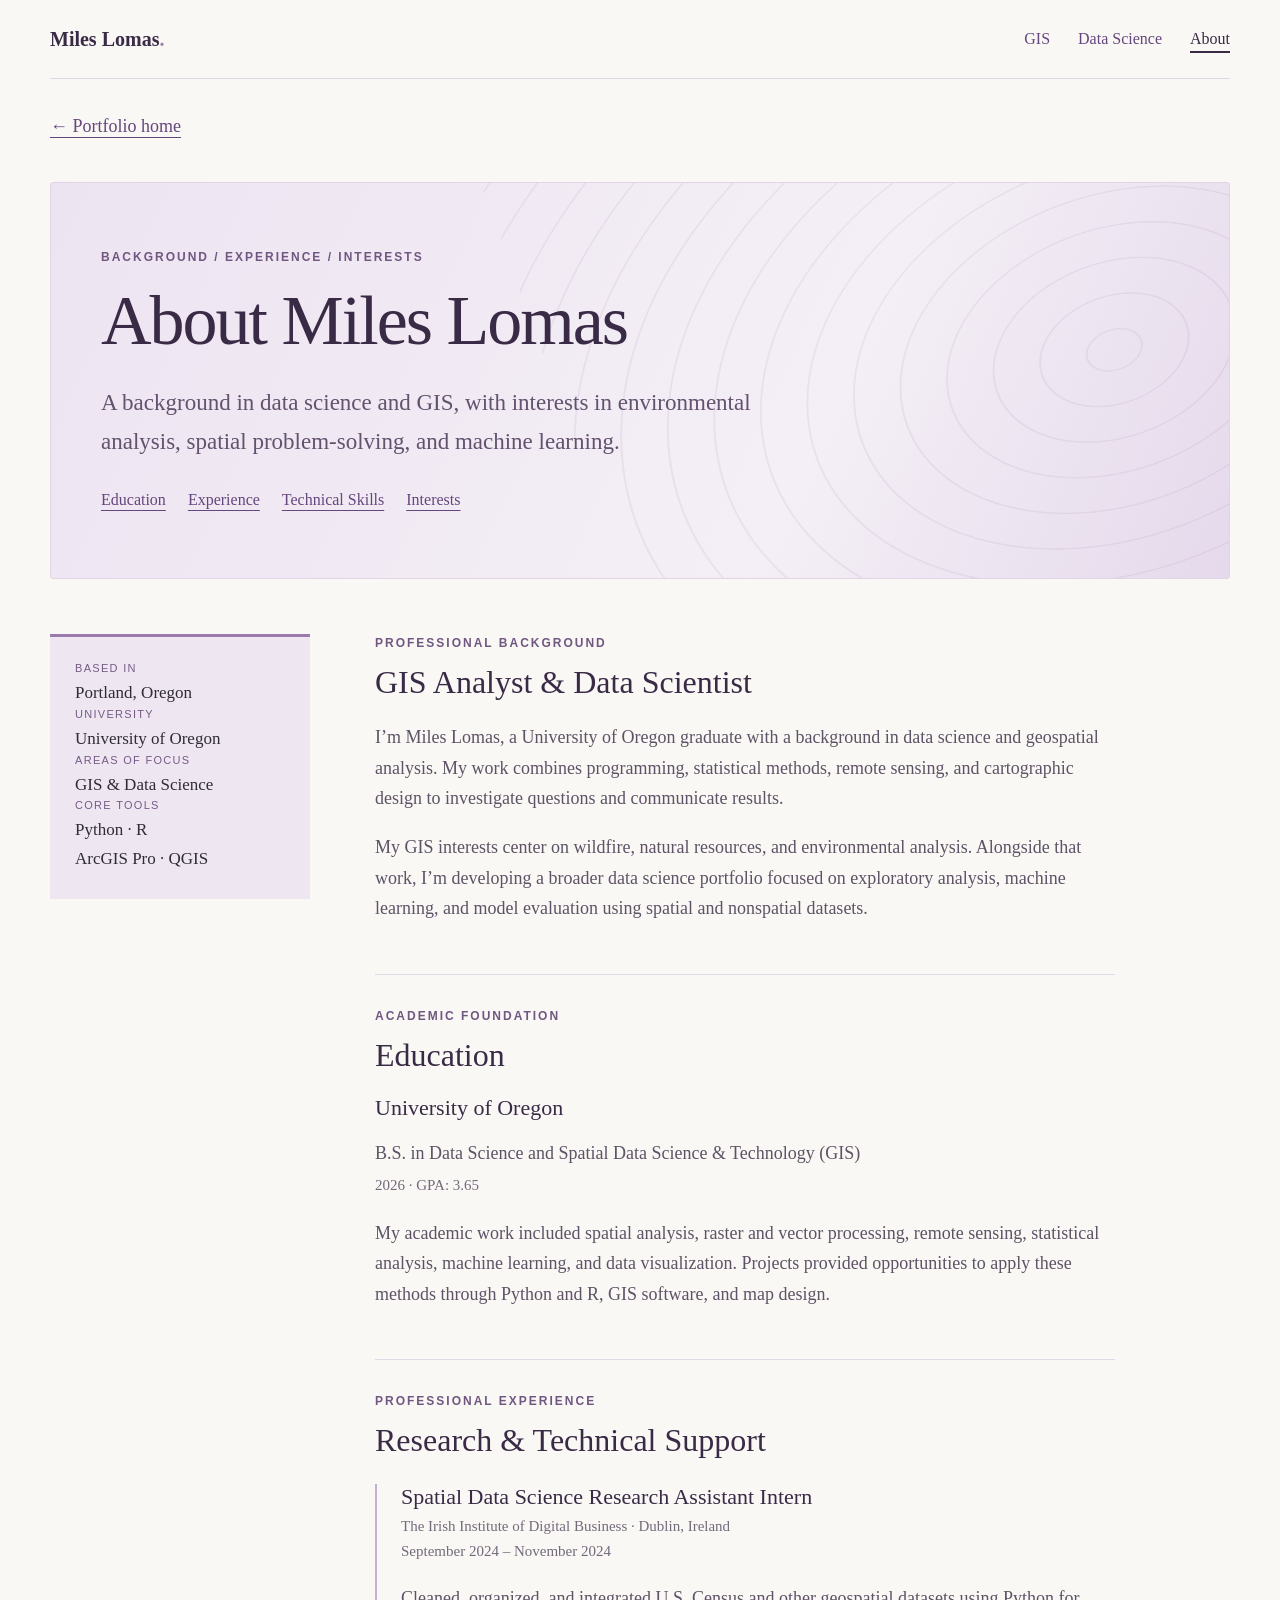
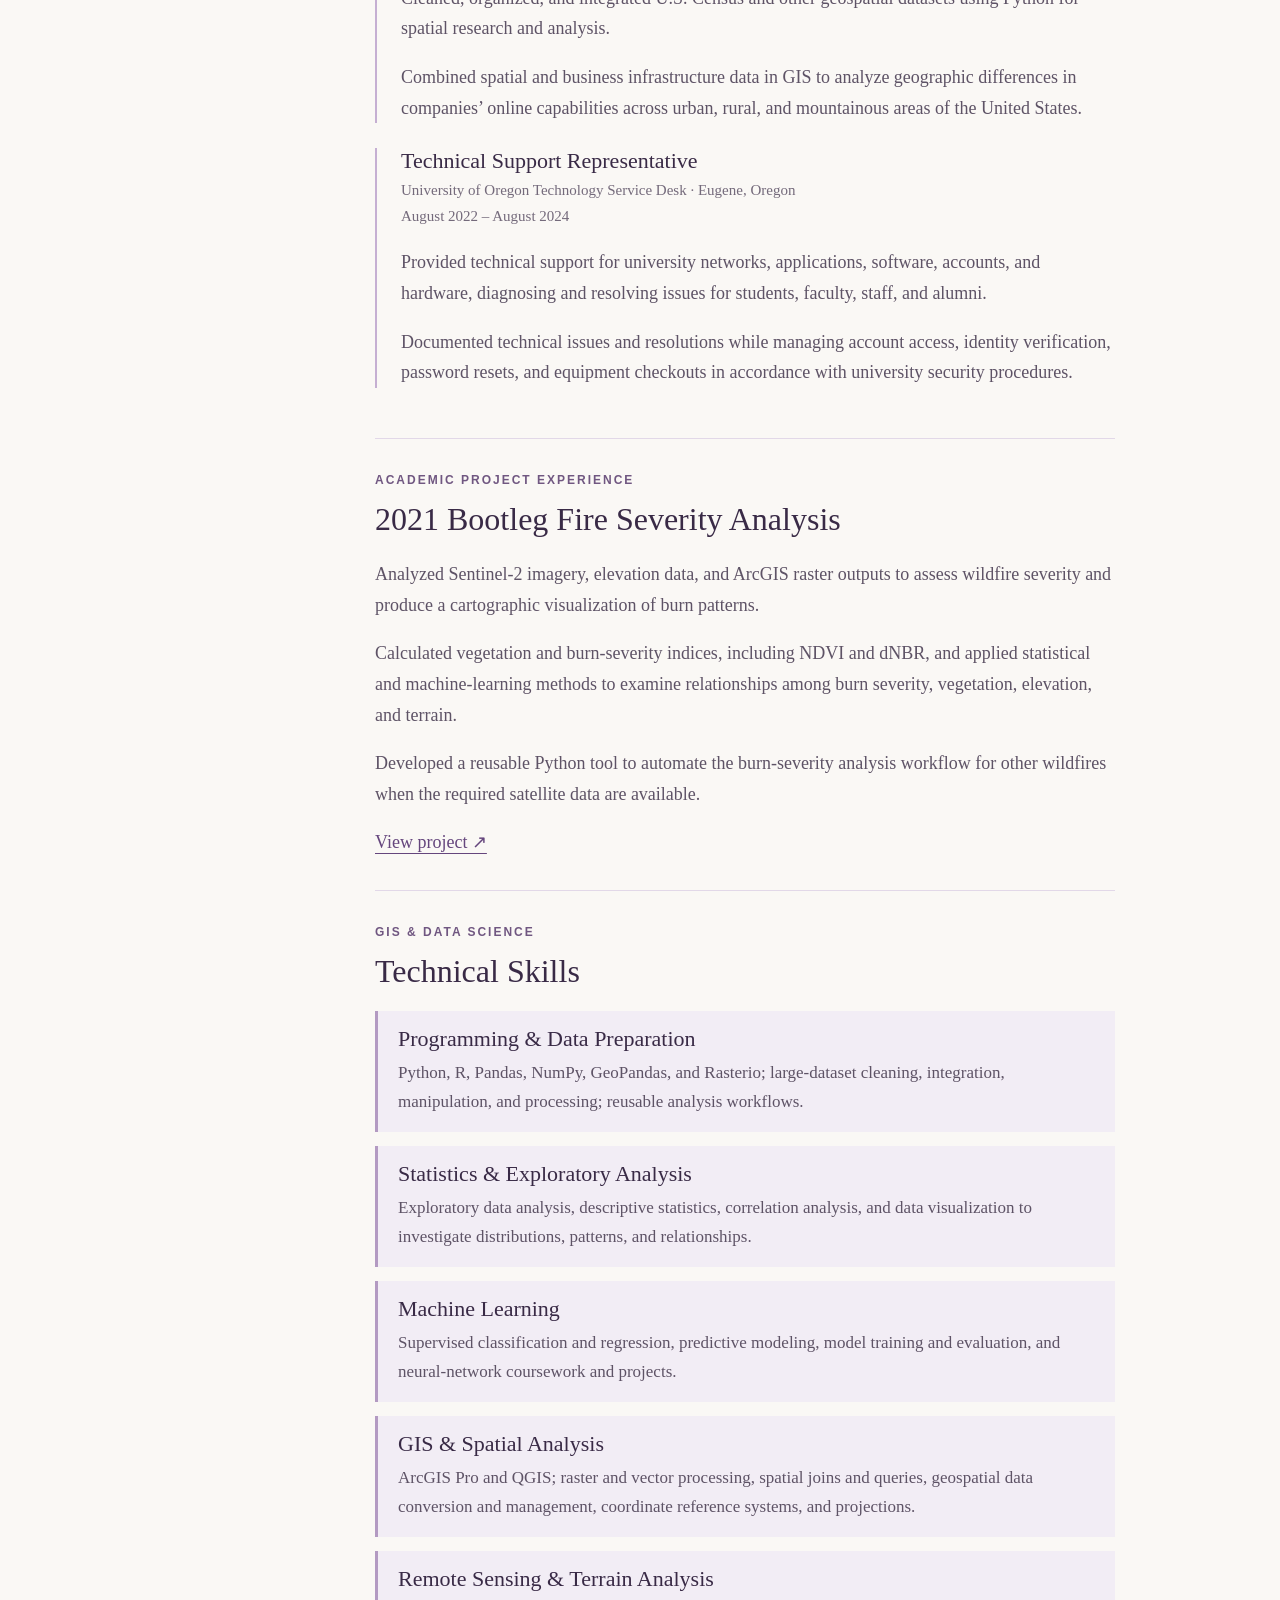
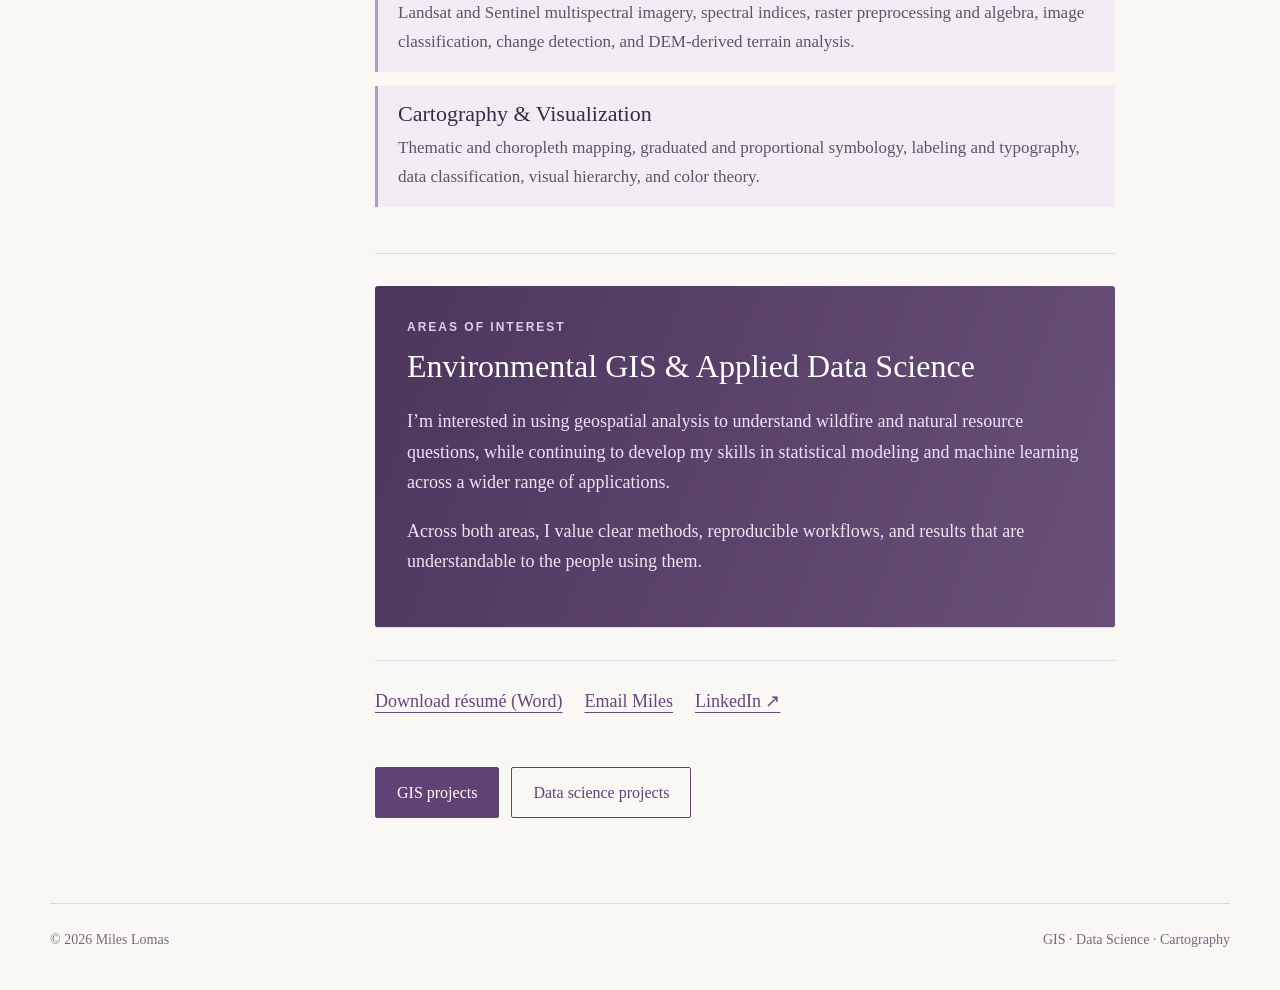
==== about.html @ e5e96b6a "Add files via upload Portfolio website first draft." ====
<!doctype html><html lang="en"><head><meta charset="utf-8"><meta name="viewport" content="width=device-width, initial-scale=1"><meta name="description" content="About Miles Lomas: education, research experience, and interests in GIS and data science."><title>About | Miles Lomas</title><style>*{box-sizing:border-box}html{scroll-behavior:smooth}body{margin:0;background:#f8f6f9;color:#302c36;font:18px/1.7 Cambria,Georgia,serif}a{color:#65467d;text-underline-offset:5px}a:hover{color:#3e2455}a:focus-visible{outline:3px solid #9065ab;outline-offset:5px}.wrap{max-width:1120px;margin:auto;padding:0 30px}nav{display:flex;justify-content:space-between;align-items:center;gap:24px;padding:24px 0;border-bottom:1px solid #ded7e4}nav a{text-decoration:none;font-size:16px}.brand{font-weight:bold;color:#392a46;font-size:20px}.navlinks{display:flex;gap:28px}.hero{padding:85px 0 62px;max-width:850px}.eyebrow{text-transform:uppercase;font:12px/1.5 Arial,sans-serif;letter-spacing:2px;color:#705781;font-weight:bold}h1,h2,h3{font-weight:500;line-height:1.14;color:#392a46}h1{font-size:clamp(48px,7vw,80px);letter-spacing:-2px;margin:18px 0 22px}h2{font-size:38px;margin:12px 0 22px}h3{font-size:25px;margin:12px 0}.intro{font-size:23px;max-width:740px;color:#62576a}.button{display:inline-block;text-decoration:none;background:#604374;color:white;border:1px solid #604374;border-radius:4px;padding:11px 21px;font-size:16px}.button:hover{background:#432c55;color:white}.secondary{background:transparent;color:#604374}.secondary:hover{background:#eee8f2;color:#392a46}.actions{display:flex;flex-wrap:wrap;gap:12px;margin-top:25px}.section{padding:55px 0;border-top:1px solid #ded7e4}.sectionhead{display:flex;justify-content:space-between;align-items:baseline;gap:24px}.muted,figcaption{color:#746a7b;font-size:15px}.feature{display:grid;grid-template-columns:1.25fr 1fr;background:#fff;border:1px solid #e0d8e6;border-radius:8px;overflow:hidden}.featurevisual{background:#e9e1eb;padding:24px;display:flex;align-items:center;justify-content:center}.featurevisual img{width:100%;max-height:570px;object-fit:contain;display:block;box-shadow:0 12px 30px #30233624;transition:transform .25s}.featurevisual:hover img{transform:scale(1.015)}.featuretext{padding:40px;align-self:center}.tags{display:flex;flex-wrap:wrap;gap:8px;margin:22px 0}.tags span{font:12px/1.5 Arial,sans-serif;padding:6px 10px;background:#f1edf4;color:#654e76;border-radius:3px}.grid{display:grid;grid-template-columns:repeat(3,1fr);gap:32px}.grid p{font-size:17px;color:#62576a}.about{display:grid;grid-template-columns:1fr 1.6fr;gap:60px}.about p{margin-top:0}.note{border-left:3px solid #9b82af;padding:10px 20px;background:#eee8f2;font-size:16px}.wide-map{margin:28px 0}.wide-map img{display:block;width:100%;height:auto}.back{display:inline-block;margin-top:32px}.pagehero{padding:55px 0 30px;max-width:850px}.pagehero h1{font-size:clamp(40px,6vw,62px)}footer{border-top:1px solid #ded7e4;margin-top:30px;padding:24px 0 38px;display:flex;justify-content:space-between;gap:20px;font-size:14px;color:#746a7b}.skip{position:absolute;left:20px;top:-80px;background:white;padding:12px;z-index:3}.skip:focus{top:10px}@media(max-width:720px){.wrap{padding:0 20px}nav{align-items:flex-start}.navlinks{gap:16px}.hero{padding:55px 0 40px}.feature,.about,.grid{grid-template-columns:1fr}.featuretext{padding:25px}.featurevisual{padding:18px}.featurevisual img{max-height:520px}.section{padding:36px 0}.sectionhead{display:block}.about{gap:16px}h2{font-size:32px}footer{flex-direction:column;gap:4px}.intro{font-size:21px}}@media(prefers-reduced-motion:reduce){html{scroll-behavior:auto}.featurevisual img{transition:none}}
body{background:#faf8f5}.wrap{max-width:1240px}nav{padding:22px 0}.hero{max-width:none;display:grid;grid-template-columns:1.3fr 1fr;gap:65px;align-items:center;padding:65px 0}.hero h1{font-size:clamp(48px,6vw,76px)}.hero .intro{font-size:26px;line-height:1.4}.hero-copy>p:not(.intro){max-width:560px}.hero-aside{border-left:1px solid #d5cbdc;padding-left:32px;color:#62576a}.hero-aside p{font-size:17px}.hero-aside strong{display:block;font-size:23px;font-weight:400;color:#493555}.indexline{display:flex;gap:20px;flex-wrap:wrap;font:11px/1.6 Arial,sans-serif;letter-spacing:1.2px;text-transform:uppercase;color:#74617e;padding:16px 0;border-top:1px solid #ded7e4}.feature{grid-template-columns:1.4fr 1fr;border-radius:2px;box-shadow:0 15px 45px #37223c08}.featurevisual{position:relative;background:#e8e0eb;padding:28px;border:0;cursor:zoom-in;width:100%;font:inherit}.featurevisual img{max-height:680px}.expand{position:absolute;bottom:40px;right:40px;background:#fff;color:#4d355f;padding:8px 13px;font:12px/1.5 Arial,sans-serif;box-shadow:0 2px 15px #0002}.featuretext h2{font-size:clamp(34px,4vw,49px)}.details{display:grid;grid-template-columns:90px 1fr;font-size:15px;margin:24px 0;border-top:1px solid #e5deea}.details dt,.details dd{padding:9px 0;margin:0;border-bottom:1px solid #e5deea}.details dt{color:#766783}.output-grid{display:grid;grid-template-columns:1fr 1fr;gap:20px;margin-top:24px}.output{background:#fff;border:1px solid #e0d8e6;padding:28px}.output h3{margin:8px 0 12px}.output p{font-size:17px;color:#62576a}.output-number{font:12px Arial,sans-serif;color:#8d729e}.grid article{padding-top:20px;border-top:2px solid #ad96bb}.section{padding:48px 0}.viewer{border:0;padding:0;width:min(96vw,1400px);max-width:none;max-height:94vh;background:#211b28;color:white}.viewer::backdrop{background:#160d20dc}.viewerbar{position:sticky;top:0;display:flex;justify-content:space-between;align-items:center;padding:12px 18px;background:#211b28;z-index:1}.viewerbar button{background:white;border:0;padding:9px 15px;color:#392a46;font:16px Cambria;cursor:pointer}.viewer img{display:block;width:100%;height:auto}.viewerbar span{font-size:16px}.maphint{font-size:14px;color:#746a7b}.button{border-radius:2px}.sectionhead h2{margin-top:6px}@media(max-width:720px){.hero{grid-template-columns:1fr;gap:22px;padding:40px 0}.hero-aside{padding-left:18px}.hero-aside p{margin:5px 0}.hero .intro{font-size:23px}.feature{grid-template-columns:1fr}.output-grid{grid-template-columns:1fr}.expand{bottom:28px;right:28px}.featuretext h2{font-size:36px}}@media(max-width:480px){nav{flex-direction:column;gap:12px}.navlinks{flex-wrap:wrap}.hero h1{font-size:52px}}section[id]{scroll-margin-top:24px}
.about-banner{position:relative;overflow:hidden;margin:40px 0 0;padding:65px 50px;background:linear-gradient(115deg,#ede4f1,#f4eff6 65%,#e5d9eb);border:1px solid #e0d4e7;border-radius:3px;isolation:isolate}.about-banner:after{content:"";position:absolute;z-index:-1;inset:-180px -250px -180px 45%;background:repeating-radial-gradient(ellipse at 60% 50%,transparent 0 27px,#9270a51c 28px 29px,transparent 30px 48px);transform:rotate(-20deg)}.about-banner h1{font-size:clamp(46px,6vw,70px);margin:15px 0}.about-banner p{max-width:650px;font-size:23px;color:#63526e}.about-layout{display:grid;grid-template-columns:260px 1fr;gap:65px;padding:55px 0}.profile-facts{align-self:start;padding:25px;background:#eee7f2;border-top:3px solid #9a7bab}.profile-facts dl{margin:0}.profile-facts dt{font:11px Arial,sans-serif;text-transform:uppercase;letter-spacing:1.3px;color:#765a86;margin-top:22px}.profile-facts dt:first-child{margin-top:0}.profile-facts dd{margin:5px 0 0;font-size:17px}.about-content{max-width:740px}.about-content section{padding-bottom:32px;margin-bottom:32px;border-bottom:1px solid #e2d8e8}.about-content h2{font-size:32px}.about-content h3{font-size:22px}.about-content p{color:#5e5366}.experience{border-left:2px solid #c5afd2;padding-left:24px;margin-top:25px}.experience h3{margin-bottom:5px}.experience .muted{font-size:15px}.interest-banner{position:relative;background:linear-gradient(110deg,#4d365e,#685078);padding:32px;color:#f4eef8;border-radius:3px}.interest-banner h2{color:#fff}.interest-banner p{color:#eee4f3}.interest-banner .eyebrow{color:#dfcde9}.about-nav{display:flex;gap:22px;flex-wrap:wrap;margin-top:24px}.about-nav a{font-size:16px}.current{color:#392a46;text-decoration:underline;text-decoration-thickness:2px;text-underline-offset:7px}@media(max-width:720px){.about-banner{padding:35px 24px;margin-top:25px}.about-banner p{font-size:21px}.about-layout{grid-template-columns:1fr;gap:32px;padding-top:30px}.profile-facts dl{display:grid;grid-template-columns:1fr 1fr;gap:15px}.profile-facts dt{margin-top:0}.profile-facts dl div{min-width:0}.interest-banner{padding:25px}}.skill-block{padding:15px 20px;margin:14px 0;background:#f2edf5;border-left:3px solid #b39ac2}.skill-block h3{margin:0 0 8px}.skill-block p{margin:0;font-size:17px}.contact-strip{padding:25px 0;border-top:1px solid #ded7e4;display:flex;gap:22px;flex-wrap:wrap}@media(max-width:480px){nav{flex-direction:column;gap:14px}.navlinks{flex-wrap:wrap}}</style></head><body><a class="skip" href="#main">Skip to content</a><div class="wrap"><nav aria-label="Main navigation"><a class="brand" href="index.html">Miles Lomas<span style="color:#9b82af">.</span></a><div class="navlinks"><a href="index.html#projects">GIS</a><a href="index.html#data-science">Data Science</a><a class="current" aria-current="page" href="about.html">About</a></div></nav><main id="main"><a class="back" href="index.html">← Portfolio home</a><header class="about-banner"><div class="eyebrow">Background / Experience / Interests</div><h1>About Miles Lomas</h1><p>A background in data science and GIS, with interests in environmental analysis, spatial problem-solving, and machine learning.</p><div class="about-nav"><a href="#education">Education</a><a href="#experience">Experience</a><a href="#technical-skills">Technical Skills</a><a href="#interests">Interests</a></div></header><div class="about-layout"><aside class="profile-facts" aria-label="Profile at a glance"><dl><div><dt>Based in</dt><dd>Portland, Oregon</dd></div><div><dt>University</dt><dd>University of Oregon</dd></div><div><dt>Areas of focus</dt><dd>GIS & Data Science</dd></div><div><dt>Core tools</dt><dd>Python · R<br>ArcGIS Pro · QGIS</dd></div></dl></aside><div class="about-content"><section aria-labelledby="background"><div class="eyebrow">Professional background</div><h2 id="background">GIS Analyst & Data Scientist</h2><p>I’m Miles Lomas, a University of Oregon graduate with a background in data science and geospatial analysis. My work combines programming, statistical methods, remote sensing, and cartographic design to investigate questions and communicate results.</p><p>My GIS interests center on wildfire, natural resources, and environmental analysis. Alongside that work, I’m developing a broader data science portfolio focused on exploratory analysis, machine learning, and model evaluation using spatial and nonspatial datasets.</p></section><section id="education" aria-labelledby="education-heading"><div class="eyebrow">Academic foundation</div><h2 id="education-heading">Education</h2><h3>University of Oregon</h3><p>B.S. in Data Science and Spatial Data Science & Technology (GIS)<br><span class="muted">2026 · GPA: 3.65</span></p><p>My academic work included spatial analysis, raster and vector processing, remote sensing, statistical analysis, machine learning, and data visualization. Projects provided opportunities to apply these methods through Python and R, GIS software, and map design.</p></section><section id="experience" aria-labelledby="experience-heading"><div class="eyebrow">Professional Experience</div><h2 id="experience-heading">Research & Technical Support</h2><article class="experience"><h3>Spatial Data Science Research Assistant Intern</h3><div class="muted">The Irish Institute of Digital Business · Dublin, Ireland<br>September 2024 – November 2024</div><p>Cleaned, organized, and integrated U.S. Census and other geospatial datasets using Python for spatial research and analysis.</p><p>Combined spatial and business infrastructure data in GIS to analyze geographic differences in companies’ online capabilities across urban, rural, and mountainous areas of the United States.</p></article><article class="experience"><h3>Technical Support Representative</h3><div class="muted">University of Oregon Technology Service Desk · Eugene, Oregon<br>August 2022 – August 2024</div><p>Provided technical support for university networks, applications, software, accounts, and hardware, diagnosing and resolving issues for students, faculty, staff, and alumni.</p><p>Documented technical issues and resolutions while managing account access, identity verification, password resets, and equipment checkouts in accordance with university security procedures.</p></article></section><section aria-labelledby="project-experience-heading"><div class="eyebrow">Academic Project Experience</div><h2 id="project-experience-heading">2021 Bootleg Fire Severity Analysis</h2><p>Analyzed Sentinel-2 imagery, elevation data, and ArcGIS raster outputs to assess wildfire severity and produce a cartographic visualization of burn patterns.</p><p>Calculated vegetation and burn-severity indices, including NDVI and dNBR, and applied statistical and machine-learning methods to examine relationships among burn severity, vegetation, elevation, and terrain.</p><p>Developed a reusable Python tool to automate the burn-severity analysis workflow for other wildfires when the required satellite data are available.</p><a href="bootleg-fire.html">View project ↗</a></section><section id="technical-skills" aria-labelledby="technical-skills-heading"><div class="eyebrow">GIS & Data Science</div><h2 id="technical-skills-heading">Technical Skills</h2><div class="skill-block"><h3>Programming & Data Preparation</h3><p>Python, R, Pandas, NumPy, GeoPandas, and Rasterio; large-dataset cleaning, integration, manipulation, and processing; reusable analysis workflows.</p></div><div class="skill-block"><h3>Statistics & Exploratory Analysis</h3><p>Exploratory data analysis, descriptive statistics, correlation analysis, and data visualization to investigate distributions, patterns, and relationships.</p></div><div class="skill-block"><h3>Machine Learning</h3><p>Supervised classification and regression, predictive modeling, model training and evaluation, and neural-network coursework and projects.</p></div><div class="skill-block"><h3>GIS & Spatial Analysis</h3><p>ArcGIS Pro and QGIS; raster and vector processing, spatial joins and queries, geospatial data conversion and management, coordinate reference systems, and projections.</p></div><div class="skill-block"><h3>Remote Sensing & Terrain Analysis</h3><p>Landsat and Sentinel multispectral imagery, spectral indices, raster preprocessing and algebra, image classification, change detection, and DEM-derived terrain analysis.</p></div><div class="skill-block"><h3>Cartography & Visualization</h3><p>Thematic and choropleth mapping, graduated and proportional symbology, labeling and typography, data classification, visual hierarchy, and color theory.</p></div></section><section id="interests" class="interest-banner" aria-labelledby="interests-heading"><div class="eyebrow">Areas of interest</div><h2 id="interests-heading">Environmental GIS & Applied Data Science</h2><p>I’m interested in using geospatial analysis to understand wildfire and natural resource questions, while continuing to develop my skills in statistical modeling and machine learning across a wider range of applications.</p><p>Across both areas, I value clear methods, reproducible workflows, and results that are understandable to the people using them.</p></section><div class="contact-strip"><a href="assets/Miles-Lomas-Resume.docx" download="Miles-Lomas-Resume.docx">Download résumé (Word)</a><a href="mailto:mileslomas.gis@gmail.com">Email Miles</a><a href="https://www.linkedin.com/in/miles-lomas">LinkedIn ↗</a></div><div class="actions"><a class="button" href="index.html#projects">GIS projects</a><a class="button secondary" href="index.html#data-science">Data science projects</a></div></div></div></main><footer><span>© 2026 Miles Lomas</span><span>GIS · Data Science · Cartography</span></footer></div></body></html>
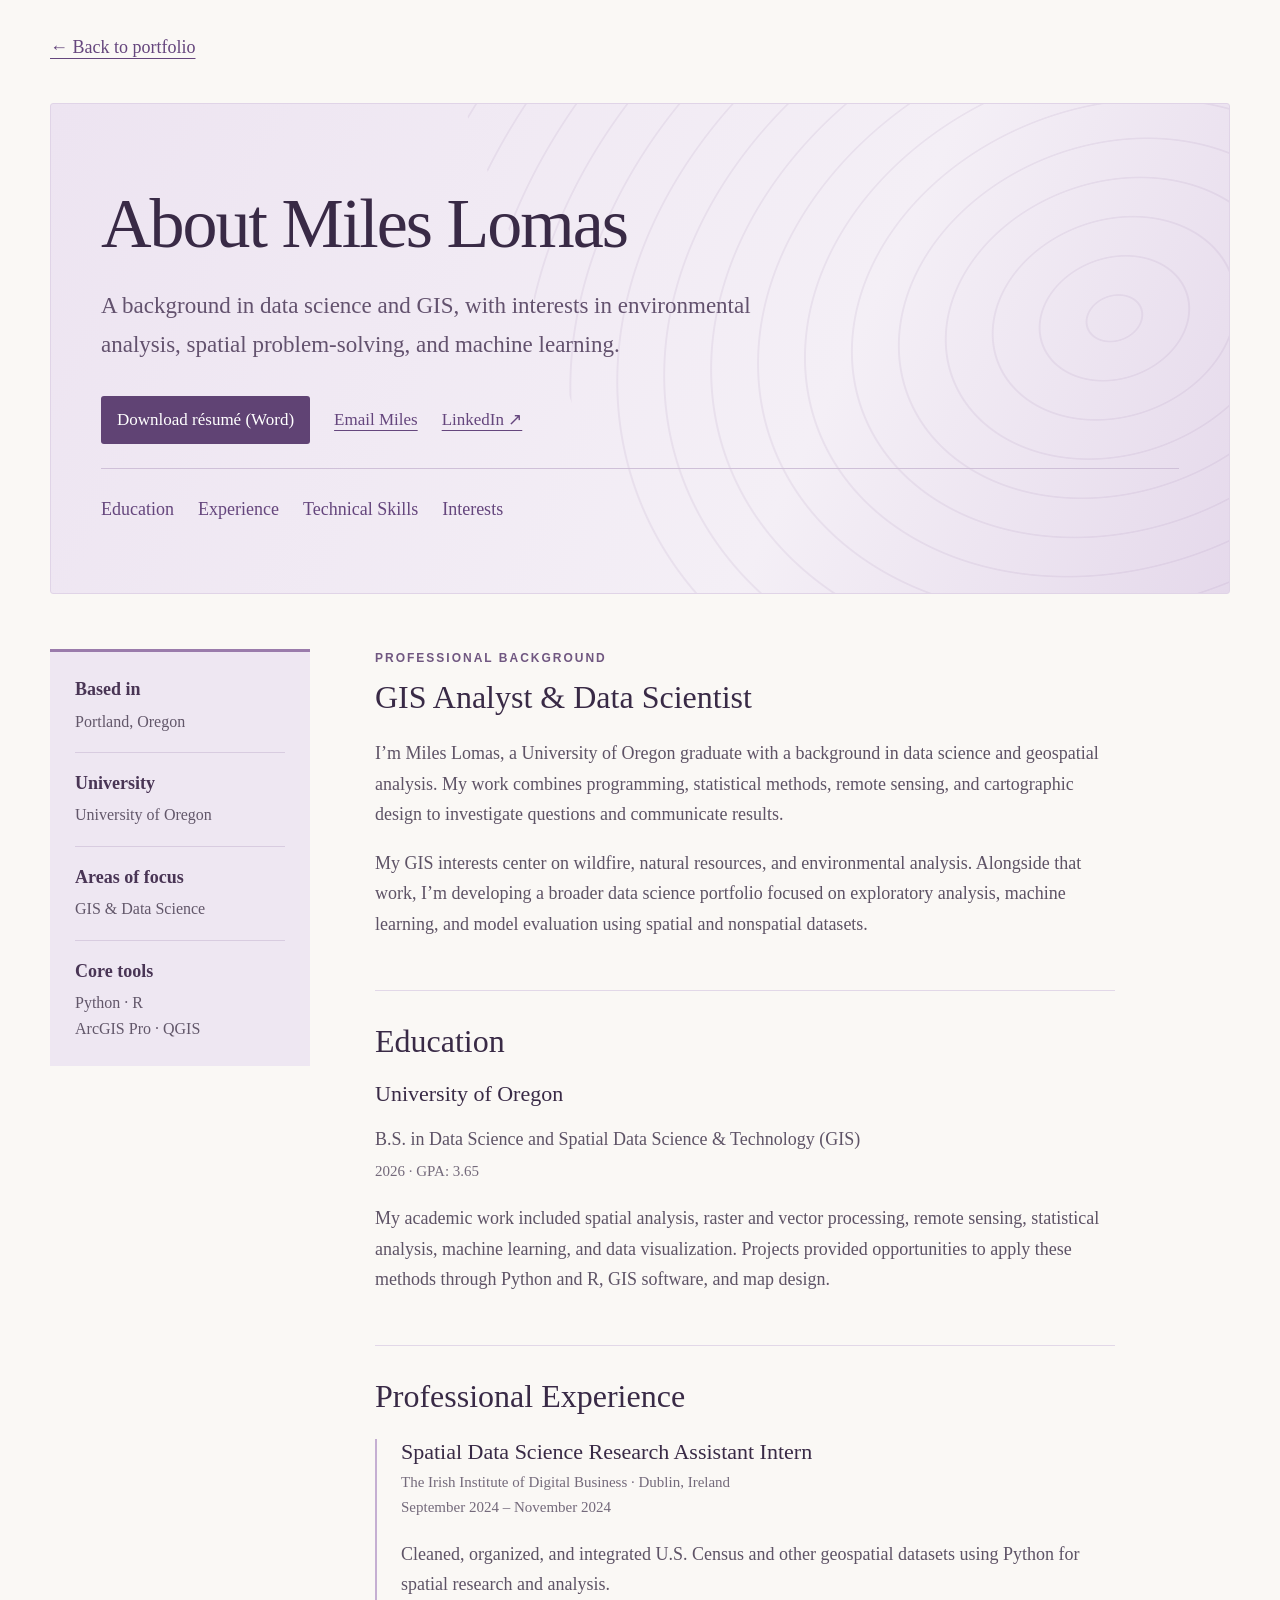
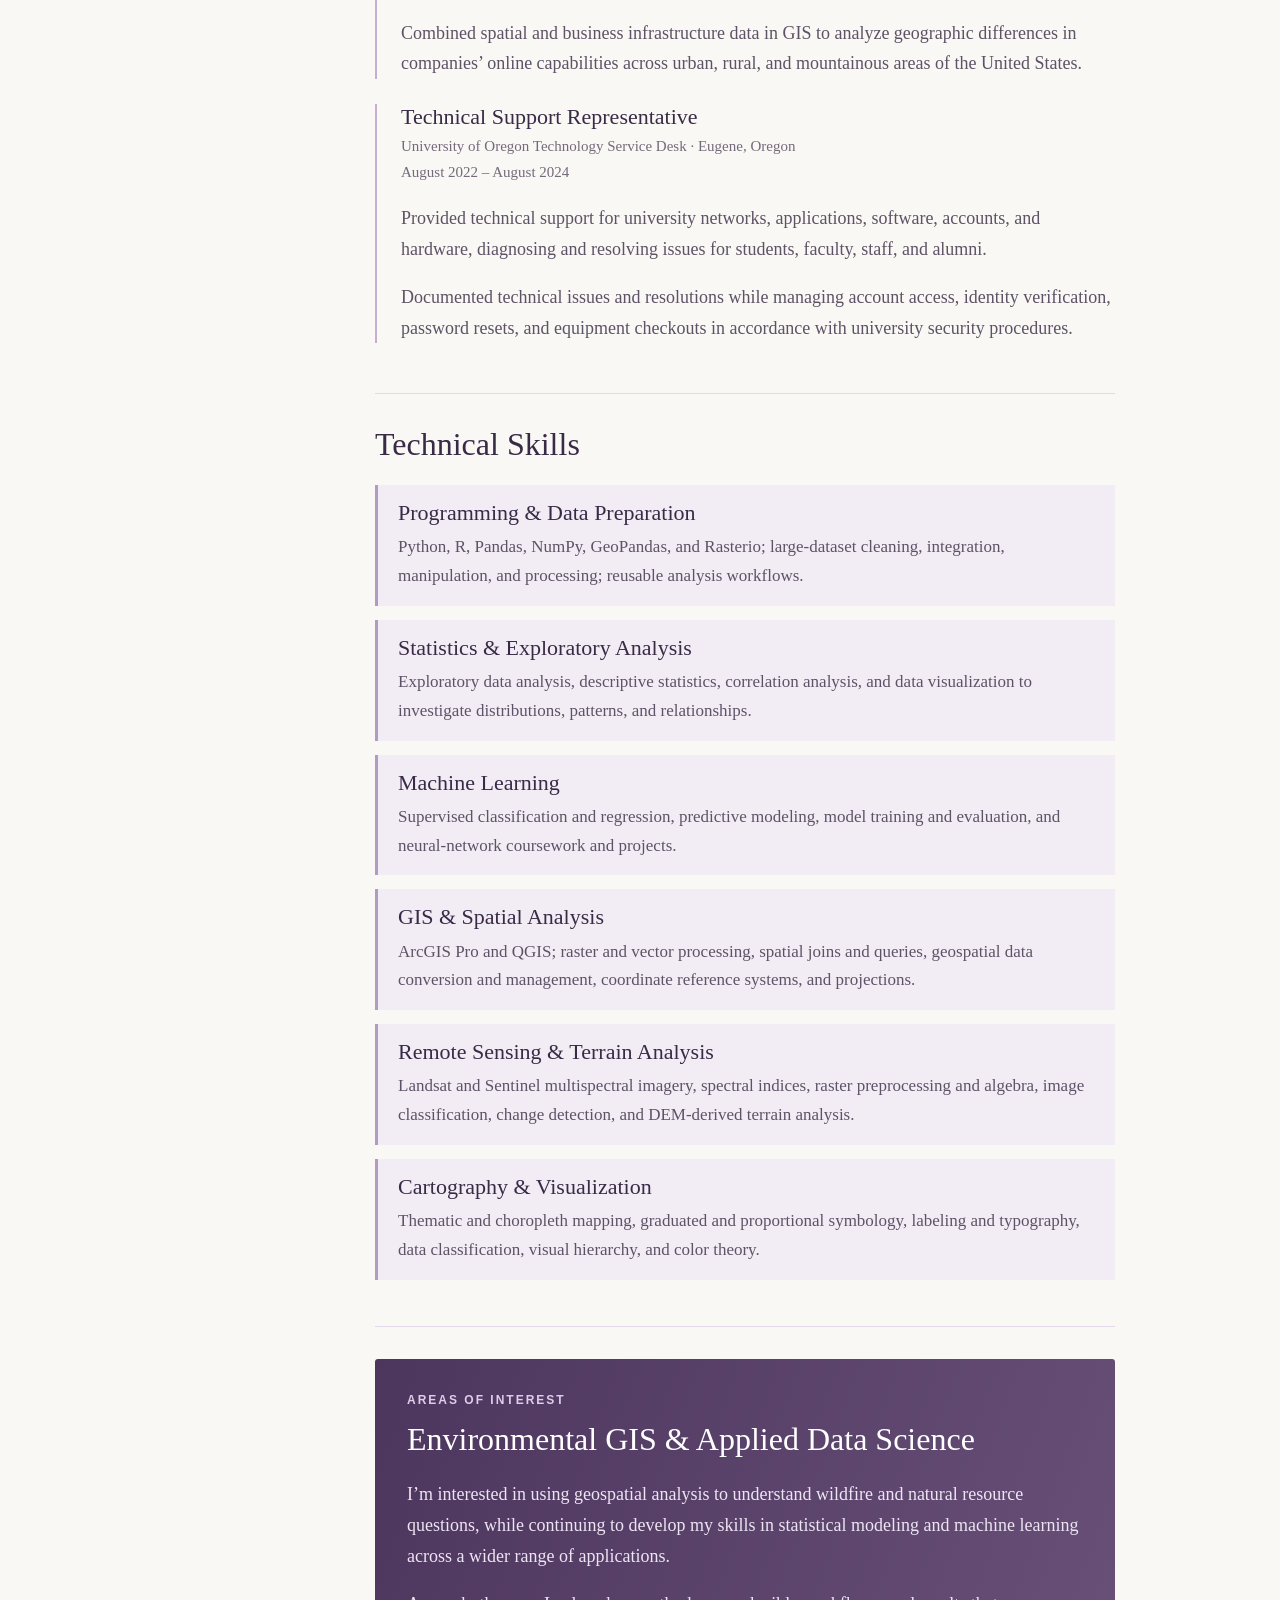
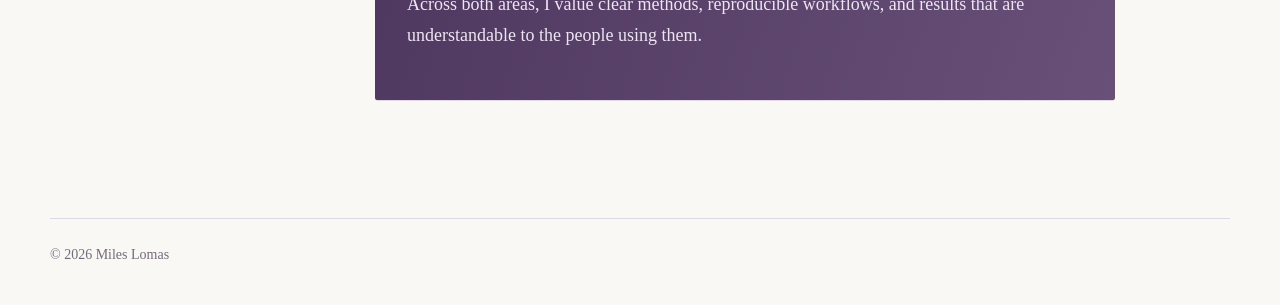
==== commit 784b7e1a: "Add files via upload Update 11/3/2026" ====
--- a/about.html
+++ b/about.html
@@ -1,3 +1,3 @@
-<!doctype html><html lang="en"><head><meta charset="utf-8"><meta name="viewport" content="width=device-width, initial-scale=1"><meta name="description" content="About Miles Lomas: education, research experience, and interests in GIS and data science."><title>About | Miles Lomas</title><style>*{box-sizing:border-box}html{scroll-behavior:smooth}body{margin:0;background:#f8f6f9;color:#302c36;font:18px/1.7 Cambria,Georgia,serif}a{color:#65467d;text-underline-offset:5px}a:hover{color:#3e2455}a:focus-visible{outline:3px solid #9065ab;outline-offset:5px}.wrap{max-width:1120px;margin:auto;padding:0 30px}nav{display:flex;justify-content:space-between;align-items:center;gap:24px;padding:24px 0;border-bottom:1px solid #ded7e4}nav a{text-decoration:none;font-size:16px}.brand{font-weight:bold;color:#392a46;font-size:20px}.navlinks{display:flex;gap:28px}.hero{padding:85px 0 62px;max-width:850px}.eyebrow{text-transform:uppercase;font:12px/1.5 Arial,sans-serif;letter-spacing:2px;color:#705781;font-weight:bold}h1,h2,h3{font-weight:500;line-height:1.14;color:#392a46}h1{font-size:clamp(48px,7vw,80px);letter-spacing:-2px;margin:18px 0 22px}h2{font-size:38px;margin:12px 0 22px}h3{font-size:25px;margin:12px 0}.intro{font-size:23px;max-width:740px;color:#62576a}.button{display:inline-block;text-decoration:none;background:#604374;color:white;border:1px solid #604374;border-radius:4px;padding:11px 21px;font-size:16px}.button:hover{background:#432c55;color:white}.secondary{background:transparent;color:#604374}.secondary:hover{background:#eee8f2;color:#392a46}.actions{display:flex;flex-wrap:wrap;gap:12px;margin-top:25px}.section{padding:55px 0;border-top:1px solid #ded7e4}.sectionhead{display:flex;justify-content:space-between;align-items:baseline;gap:24px}.muted,figcaption{color:#746a7b;font-size:15px}.feature{display:grid;grid-template-columns:1.25fr 1fr;background:#fff;border:1px solid #e0d8e6;border-radius:8px;overflow:hidden}.featurevisual{background:#e9e1eb;padding:24px;display:flex;align-items:center;justify-content:center}.featurevisual img{width:100%;max-height:570px;object-fit:contain;display:block;box-shadow:0 12px 30px #30233624;transition:transform .25s}.featurevisual:hover img{transform:scale(1.015)}.featuretext{padding:40px;align-self:center}.tags{display:flex;flex-wrap:wrap;gap:8px;margin:22px 0}.tags span{font:12px/1.5 Arial,sans-serif;padding:6px 10px;background:#f1edf4;color:#654e76;border-radius:3px}.grid{display:grid;grid-template-columns:repeat(3,1fr);gap:32px}.grid p{font-size:17px;color:#62576a}.about{display:grid;grid-template-columns:1fr 1.6fr;gap:60px}.about p{margin-top:0}.note{border-left:3px solid #9b82af;padding:10px 20px;background:#eee8f2;font-size:16px}.wide-map{margin:28px 0}.wide-map img{display:block;width:100%;height:auto}.back{display:inline-block;margin-top:32px}.pagehero{padding:55px 0 30px;max-width:850px}.pagehero h1{font-size:clamp(40px,6vw,62px)}footer{border-top:1px solid #ded7e4;margin-top:30px;padding:24px 0 38px;display:flex;justify-content:space-between;gap:20px;font-size:14px;color:#746a7b}.skip{position:absolute;left:20px;top:-80px;background:white;padding:12px;z-index:3}.skip:focus{top:10px}@media(max-width:720px){.wrap{padding:0 20px}nav{align-items:flex-start}.navlinks{gap:16px}.hero{padding:55px 0 40px}.feature,.about,.grid{grid-template-columns:1fr}.featuretext{padding:25px}.featurevisual{padding:18px}.featurevisual img{max-height:520px}.section{padding:36px 0}.sectionhead{display:block}.about{gap:16px}h2{font-size:32px}footer{flex-direction:column;gap:4px}.intro{font-size:21px}}@media(prefers-reduced-motion:reduce){html{scroll-behavior:auto}.featurevisual img{transition:none}}
-body{background:#faf8f5}.wrap{max-width:1240px}nav{padding:22px 0}.hero{max-width:none;display:grid;grid-template-columns:1.3fr 1fr;gap:65px;align-items:center;padding:65px 0}.hero h1{font-size:clamp(48px,6vw,76px)}.hero .intro{font-size:26px;line-height:1.4}.hero-copy>p:not(.intro){max-width:560px}.hero-aside{border-left:1px solid #d5cbdc;padding-left:32px;color:#62576a}.hero-aside p{font-size:17px}.hero-aside strong{display:block;font-size:23px;font-weight:400;color:#493555}.indexline{display:flex;gap:20px;flex-wrap:wrap;font:11px/1.6 Arial,sans-serif;letter-spacing:1.2px;text-transform:uppercase;color:#74617e;padding:16px 0;border-top:1px solid #ded7e4}.feature{grid-template-columns:1.4fr 1fr;border-radius:2px;box-shadow:0 15px 45px #37223c08}.featurevisual{position:relative;background:#e8e0eb;padding:28px;border:0;cursor:zoom-in;width:100%;font:inherit}.featurevisual img{max-height:680px}.expand{position:absolute;bottom:40px;right:40px;background:#fff;color:#4d355f;padding:8px 13px;font:12px/1.5 Arial,sans-serif;box-shadow:0 2px 15px #0002}.featuretext h2{font-size:clamp(34px,4vw,49px)}.details{display:grid;grid-template-columns:90px 1fr;font-size:15px;margin:24px 0;border-top:1px solid #e5deea}.details dt,.details dd{padding:9px 0;margin:0;border-bottom:1px solid #e5deea}.details dt{color:#766783}.output-grid{display:grid;grid-template-columns:1fr 1fr;gap:20px;margin-top:24px}.output{background:#fff;border:1px solid #e0d8e6;padding:28px}.output h3{margin:8px 0 12px}.output p{font-size:17px;color:#62576a}.output-number{font:12px Arial,sans-serif;color:#8d729e}.grid article{padding-top:20px;border-top:2px solid #ad96bb}.section{padding:48px 0}.viewer{border:0;padding:0;width:min(96vw,1400px);max-width:none;max-height:94vh;background:#211b28;color:white}.viewer::backdrop{background:#160d20dc}.viewerbar{position:sticky;top:0;display:flex;justify-content:space-between;align-items:center;padding:12px 18px;background:#211b28;z-index:1}.viewerbar button{background:white;border:0;padding:9px 15px;color:#392a46;font:16px Cambria;cursor:pointer}.viewer img{display:block;width:100%;height:auto}.viewerbar span{font-size:16px}.maphint{font-size:14px;color:#746a7b}.button{border-radius:2px}.sectionhead h2{margin-top:6px}@media(max-width:720px){.hero{grid-template-columns:1fr;gap:22px;padding:40px 0}.hero-aside{padding-left:18px}.hero-aside p{margin:5px 0}.hero .intro{font-size:23px}.feature{grid-template-columns:1fr}.output-grid{grid-template-columns:1fr}.expand{bottom:28px;right:28px}.featuretext h2{font-size:36px}}@media(max-width:480px){nav{flex-direction:column;gap:12px}.navlinks{flex-wrap:wrap}.hero h1{font-size:52px}}section[id]{scroll-margin-top:24px}
-.about-banner{position:relative;overflow:hidden;margin:40px 0 0;padding:65px 50px;background:linear-gradient(115deg,#ede4f1,#f4eff6 65%,#e5d9eb);border:1px solid #e0d4e7;border-radius:3px;isolation:isolate}.about-banner:after{content:"";position:absolute;z-index:-1;inset:-180px -250px -180px 45%;background:repeating-radial-gradient(ellipse at 60% 50%,transparent 0 27px,#9270a51c 28px 29px,transparent 30px 48px);transform:rotate(-20deg)}.about-banner h1{font-size:clamp(46px,6vw,70px);margin:15px 0}.about-banner p{max-width:650px;font-size:23px;color:#63526e}.about-layout{display:grid;grid-template-columns:260px 1fr;gap:65px;padding:55px 0}.profile-facts{align-self:start;padding:25px;background:#eee7f2;border-top:3px solid #9a7bab}.profile-facts dl{margin:0}.profile-facts dt{font:11px Arial,sans-serif;text-transform:uppercase;letter-spacing:1.3px;color:#765a86;margin-top:22px}.profile-facts dt:first-child{margin-top:0}.profile-facts dd{margin:5px 0 0;font-size:17px}.about-content{max-width:740px}.about-content section{padding-bottom:32px;margin-bottom:32px;border-bottom:1px solid #e2d8e8}.about-content h2{font-size:32px}.about-content h3{font-size:22px}.about-content p{color:#5e5366}.experience{border-left:2px solid #c5afd2;padding-left:24px;margin-top:25px}.experience h3{margin-bottom:5px}.experience .muted{font-size:15px}.interest-banner{position:relative;background:linear-gradient(110deg,#4d365e,#685078);padding:32px;color:#f4eef8;border-radius:3px}.interest-banner h2{color:#fff}.interest-banner p{color:#eee4f3}.interest-banner .eyebrow{color:#dfcde9}.about-nav{display:flex;gap:22px;flex-wrap:wrap;margin-top:24px}.about-nav a{font-size:16px}.current{color:#392a46;text-decoration:underline;text-decoration-thickness:2px;text-underline-offset:7px}@media(max-width:720px){.about-banner{padding:35px 24px;margin-top:25px}.about-banner p{font-size:21px}.about-layout{grid-template-columns:1fr;gap:32px;padding-top:30px}.profile-facts dl{display:grid;grid-template-columns:1fr 1fr;gap:15px}.profile-facts dt{margin-top:0}.profile-facts dl div{min-width:0}.interest-banner{padding:25px}}.skill-block{padding:15px 20px;margin:14px 0;background:#f2edf5;border-left:3px solid #b39ac2}.skill-block h3{margin:0 0 8px}.skill-block p{margin:0;font-size:17px}.contact-strip{padding:25px 0;border-top:1px solid #ded7e4;display:flex;gap:22px;flex-wrap:wrap}@media(max-width:480px){nav{flex-direction:column;gap:14px}.navlinks{flex-wrap:wrap}}</style></head><body><a class="skip" href="#main">Skip to content</a><div class="wrap"><nav aria-label="Main navigation"><a class="brand" href="index.html">Miles Lomas<span style="color:#9b82af">.</span></a><div class="navlinks"><a href="index.html#projects">GIS</a><a href="index.html#data-science">Data Science</a><a class="current" aria-current="page" href="about.html">About</a></div></nav><main id="main"><a class="back" href="index.html">← Portfolio home</a><header class="about-banner"><div class="eyebrow">Background / Experience / Interests</div><h1>About Miles Lomas</h1><p>A background in data science and GIS, with interests in environmental analysis, spatial problem-solving, and machine learning.</p><div class="about-nav"><a href="#education">Education</a><a href="#experience">Experience</a><a href="#technical-skills">Technical Skills</a><a href="#interests">Interests</a></div></header><div class="about-layout"><aside class="profile-facts" aria-label="Profile at a glance"><dl><div><dt>Based in</dt><dd>Portland, Oregon</dd></div><div><dt>University</dt><dd>University of Oregon</dd></div><div><dt>Areas of focus</dt><dd>GIS & Data Science</dd></div><div><dt>Core tools</dt><dd>Python · R<br>ArcGIS Pro · QGIS</dd></div></dl></aside><div class="about-content"><section aria-labelledby="background"><div class="eyebrow">Professional background</div><h2 id="background">GIS Analyst & Data Scientist</h2><p>I’m Miles Lomas, a University of Oregon graduate with a background in data science and geospatial analysis. My work combines programming, statistical methods, remote sensing, and cartographic design to investigate questions and communicate results.</p><p>My GIS interests center on wildfire, natural resources, and environmental analysis. Alongside that work, I’m developing a broader data science portfolio focused on exploratory analysis, machine learning, and model evaluation using spatial and nonspatial datasets.</p></section><section id="education" aria-labelledby="education-heading"><div class="eyebrow">Academic foundation</div><h2 id="education-heading">Education</h2><h3>University of Oregon</h3><p>B.S. in Data Science and Spatial Data Science & Technology (GIS)<br><span class="muted">2026 · GPA: 3.65</span></p><p>My academic work included spatial analysis, raster and vector processing, remote sensing, statistical analysis, machine learning, and data visualization. Projects provided opportunities to apply these methods through Python and R, GIS software, and map design.</p></section><section id="experience" aria-labelledby="experience-heading"><div class="eyebrow">Professional Experience</div><h2 id="experience-heading">Research & Technical Support</h2><article class="experience"><h3>Spatial Data Science Research Assistant Intern</h3><div class="muted">The Irish Institute of Digital Business · Dublin, Ireland<br>September 2024 – November 2024</div><p>Cleaned, organized, and integrated U.S. Census and other geospatial datasets using Python for spatial research and analysis.</p><p>Combined spatial and business infrastructure data in GIS to analyze geographic differences in companies’ online capabilities across urban, rural, and mountainous areas of the United States.</p></article><article class="experience"><h3>Technical Support Representative</h3><div class="muted">University of Oregon Technology Service Desk · Eugene, Oregon<br>August 2022 – August 2024</div><p>Provided technical support for university networks, applications, software, accounts, and hardware, diagnosing and resolving issues for students, faculty, staff, and alumni.</p><p>Documented technical issues and resolutions while managing account access, identity verification, password resets, and equipment checkouts in accordance with university security procedures.</p></article></section><section aria-labelledby="project-experience-heading"><div class="eyebrow">Academic Project Experience</div><h2 id="project-experience-heading">2021 Bootleg Fire Severity Analysis</h2><p>Analyzed Sentinel-2 imagery, elevation data, and ArcGIS raster outputs to assess wildfire severity and produce a cartographic visualization of burn patterns.</p><p>Calculated vegetation and burn-severity indices, including NDVI and dNBR, and applied statistical and machine-learning methods to examine relationships among burn severity, vegetation, elevation, and terrain.</p><p>Developed a reusable Python tool to automate the burn-severity analysis workflow for other wildfires when the required satellite data are available.</p><a href="bootleg-fire.html">View project ↗</a></section><section id="technical-skills" aria-labelledby="technical-skills-heading"><div class="eyebrow">GIS & Data Science</div><h2 id="technical-skills-heading">Technical Skills</h2><div class="skill-block"><h3>Programming & Data Preparation</h3><p>Python, R, Pandas, NumPy, GeoPandas, and Rasterio; large-dataset cleaning, integration, manipulation, and processing; reusable analysis workflows.</p></div><div class="skill-block"><h3>Statistics & Exploratory Analysis</h3><p>Exploratory data analysis, descriptive statistics, correlation analysis, and data visualization to investigate distributions, patterns, and relationships.</p></div><div class="skill-block"><h3>Machine Learning</h3><p>Supervised classification and regression, predictive modeling, model training and evaluation, and neural-network coursework and projects.</p></div><div class="skill-block"><h3>GIS & Spatial Analysis</h3><p>ArcGIS Pro and QGIS; raster and vector processing, spatial joins and queries, geospatial data conversion and management, coordinate reference systems, and projections.</p></div><div class="skill-block"><h3>Remote Sensing & Terrain Analysis</h3><p>Landsat and Sentinel multispectral imagery, spectral indices, raster preprocessing and algebra, image classification, change detection, and DEM-derived terrain analysis.</p></div><div class="skill-block"><h3>Cartography & Visualization</h3><p>Thematic and choropleth mapping, graduated and proportional symbology, labeling and typography, data classification, visual hierarchy, and color theory.</p></div></section><section id="interests" class="interest-banner" aria-labelledby="interests-heading"><div class="eyebrow">Areas of interest</div><h2 id="interests-heading">Environmental GIS & Applied Data Science</h2><p>I’m interested in using geospatial analysis to understand wildfire and natural resource questions, while continuing to develop my skills in statistical modeling and machine learning across a wider range of applications.</p><p>Across both areas, I value clear methods, reproducible workflows, and results that are understandable to the people using them.</p></section><div class="contact-strip"><a href="assets/Miles-Lomas-Resume.docx" download="Miles-Lomas-Resume.docx">Download résumé (Word)</a><a href="mailto:mileslomas.gis@gmail.com">Email Miles</a><a href="https://www.linkedin.com/in/miles-lomas">LinkedIn ↗</a></div><div class="actions"><a class="button" href="index.html#projects">GIS projects</a><a class="button secondary" href="index.html#data-science">Data science projects</a></div></div></div></main><footer><span>© 2026 Miles Lomas</span><span>GIS · Data Science · Cartography</span></footer></div></body></html>+<!doctype html><html lang="en"><head><meta charset="utf-8"><meta name="viewport" content="width=device-width, initial-scale=1"><meta name="description" content="About Miles Lomas: education, research experience, and interests in GIS and data science."><title>About | Miles Lomas</title><style>*{box-sizing:border-box}html{scroll-behavior:smooth}body{margin:0;background:#f8f6f9;color:#302c36;font:18px/1.7 Cambria,Georgia,serif}a{color:#65467d;text-underline-offset:5px}a:hover{color:#3e2455}a:focus-visible{outline:3px solid #9065ab;outline-offset:5px}.wrap{max-width:1120px;margin:auto;padding:0 30px}.hero{padding:85px 0 62px;max-width:850px}.eyebrow{text-transform:uppercase;font:12px/1.5 Arial,sans-serif;letter-spacing:2px;color:#705781;font-weight:bold}h1,h2,h3{font-weight:500;line-height:1.14;color:#392a46}h1{font-size:clamp(48px,7vw,80px);letter-spacing:-2px;margin:18px 0 22px}h2{font-size:38px;margin:12px 0 22px}h3{font-size:25px;margin:12px 0}.intro{font-size:23px;max-width:740px;color:#62576a}.button{display:inline-block;text-decoration:none;background:#604374;color:white;border:1px solid #604374;border-radius:4px;padding:11px 21px;font-size:16px}.button:hover{background:#432c55;color:white}.secondary{background:transparent;color:#604374}.secondary:hover{background:#eee8f2;color:#392a46}.actions{display:flex;flex-wrap:wrap;gap:12px;margin-top:25px}.section{padding:55px 0;border-top:1px solid #ded7e4}.sectionhead{display:flex;justify-content:space-between;align-items:baseline;gap:24px}.muted,figcaption{color:#746a7b;font-size:15px}.feature{display:grid;grid-template-columns:1.25fr 1fr;background:#fff;border:1px solid #e0d8e6;border-radius:8px;overflow:hidden}.featurevisual{background:#e9e1eb;padding:24px;display:flex;align-items:center;justify-content:center}.featurevisual img{width:100%;max-height:570px;object-fit:contain;display:block;box-shadow:0 12px 30px #30233624;transition:transform .25s}.featurevisual:hover img{transform:scale(1.015)}.featuretext{padding:40px;align-self:center}.tags{display:flex;flex-wrap:wrap;gap:8px;margin:22px 0}.tags span{font:12px/1.5 Arial,sans-serif;padding:6px 10px;background:#f1edf4;color:#654e76;border-radius:3px}.grid{display:grid;grid-template-columns:repeat(3,1fr);gap:32px}.grid p{font-size:17px;color:#62576a}.about{display:grid;grid-template-columns:1fr 1.6fr;gap:60px}.about p{margin-top:0}.note{border-left:3px solid #9b82af;padding:10px 20px;background:#eee8f2;font-size:16px}.wide-map{margin:28px 0}.wide-map img{display:block;width:100%;height:auto}.back{display:inline-block;margin-top:32px}.pagehero{padding:55px 0 30px;max-width:850px}.pagehero h1{font-size:clamp(40px,6vw,62px)}footer{border-top:1px solid #ded7e4;margin-top:30px;padding:24px 0 38px;display:flex;justify-content:space-between;gap:20px;font-size:14px;color:#746a7b}.skip{position:absolute;left:20px;top:-80px;background:white;padding:12px;z-index:3}.skip:focus{top:10px}@media(max-width:720px){.wrap{padding:0 20px}.hero{padding:55px 0 40px}.feature,.about,.grid{grid-template-columns:1fr}.featuretext{padding:25px}.featurevisual{padding:18px}.featurevisual img{max-height:520px}.section{padding:36px 0}.sectionhead{display:block}.about{gap:16px}h2{font-size:32px}footer{flex-direction:column;gap:4px}.intro{font-size:21px}}@media(prefers-reduced-motion:reduce){html{scroll-behavior:auto}.featurevisual img{transition:none}}
+body{background:#faf8f5}.wrap{max-width:1240px}.hero{max-width:none;display:grid;grid-template-columns:1.3fr 1fr;gap:65px;align-items:center;padding:65px 0}.hero h1{font-size:clamp(48px,6vw,76px)}.hero .intro{font-size:26px;line-height:1.4}.hero-copy>p:not(.intro){max-width:560px}.hero-aside{border-left:1px solid #d5cbdc;padding-left:32px;color:#62576a}.hero-aside p{font-size:17px}.hero-aside strong{display:block;font-size:23px;font-weight:400;color:#493555}.indexline{display:flex;gap:20px;flex-wrap:wrap;font:11px/1.6 Arial,sans-serif;letter-spacing:1.2px;text-transform:uppercase;color:#74617e;padding:16px 0;border-top:1px solid #ded7e4}.feature{grid-template-columns:1.4fr 1fr;border-radius:2px;box-shadow:0 15px 45px #37223c08}.featurevisual{position:relative;background:#e8e0eb;padding:28px;border:0;cursor:zoom-in;width:100%;font:inherit}.featurevisual img{max-height:680px}.expand{position:absolute;bottom:40px;right:40px;background:#fff;color:#4d355f;padding:8px 13px;font:12px/1.5 Arial,sans-serif;box-shadow:0 2px 15px #0002}.featuretext h2{font-size:clamp(34px,4vw,49px)}.details{display:grid;grid-template-columns:90px 1fr;font-size:15px;margin:24px 0;border-top:1px solid #e5deea}.details dt,.details dd{padding:9px 0;margin:0;border-bottom:1px solid #e5deea}.details dt{color:#766783}.output-grid{display:grid;grid-template-columns:1fr 1fr;gap:20px;margin-top:24px}.output{background:#fff;border:1px solid #e0d8e6;padding:28px}.output h3{margin:8px 0 12px}.output p{font-size:17px;color:#62576a}.output-number{font:12px Arial,sans-serif;color:#8d729e}.grid article{padding-top:20px;border-top:2px solid #ad96bb}.section{padding:48px 0}.viewer{border:0;padding:0;width:min(96vw,1400px);max-width:none;max-height:94vh;background:#211b28;color:white}.viewer::backdrop{background:#160d20dc}.viewerbar{position:sticky;top:0;display:flex;justify-content:space-between;align-items:center;padding:12px 18px;background:#211b28;z-index:1}.viewerbar button{background:white;border:0;padding:9px 15px;color:#392a46;font:16px Cambria;cursor:pointer}.viewer img{display:block;width:100%;height:auto}.viewerbar span{font-size:16px}.maphint{font-size:14px;color:#746a7b}.button{border-radius:2px}.sectionhead h2{margin-top:6px}@media(max-width:720px){.hero{grid-template-columns:1fr;gap:22px;padding:40px 0}.hero-aside{padding-left:18px}.hero-aside p{margin:5px 0}.hero .intro{font-size:23px}.feature{grid-template-columns:1fr}.output-grid{grid-template-columns:1fr}.expand{bottom:28px;right:28px}.featuretext h2{font-size:36px}}@media(max-width:480px){.hero h1{font-size:52px}}section[id]{scroll-margin-top:24px}
+.about-banner{position:relative;overflow:hidden;margin:40px 0 0;padding:65px 50px;background:linear-gradient(115deg,#ede4f1,#f4eff6 65%,#e5d9eb);border:1px solid #e0d4e7;border-radius:3px;isolation:isolate}.about-banner:after{content:"";position:absolute;z-index:-1;inset:-180px -250px -180px 45%;background:repeating-radial-gradient(ellipse at 60% 50%,transparent 0 27px,#9270a51c 28px 29px,transparent 30px 48px);transform:rotate(-20deg)}.about-banner h1{font-size:clamp(46px,6vw,70px);margin:15px 0}.about-banner p{max-width:650px;font-size:23px;color:#63526e}.about-layout{display:grid;grid-template-columns:260px 1fr;gap:65px;padding:55px 0}.profile-facts{align-self:start;padding:25px;background:#eee7f2;border-top:3px solid #9a7bab}.profile-facts dl{margin:0}.profile-facts dt{font:600 18px/1.4 Cambria,Georgia,serif;color:#493555;margin-top:22px}.profile-facts dt:first-child{margin-top:0}.profile-facts dd{margin:6px 0 0;font-size:16px;line-height:1.6;color:#62576a}.about-content{max-width:740px}.about-content section{padding-bottom:32px;margin-bottom:32px;border-bottom:1px solid #e2d8e8}.about-content h2{font-size:32px}.about-content h3{font-size:22px}.about-content p{color:#5e5366}.experience{border-left:2px solid #c5afd2;padding-left:24px;margin-top:25px}.experience h3{margin-bottom:5px}.experience .muted{font-size:15px}.interest-banner{position:relative;background:linear-gradient(110deg,#4d365e,#685078);padding:32px;color:#f4eef8;border-radius:3px}.interest-banner h2{color:#fff}.interest-banner p{color:#eee4f3}.interest-banner .eyebrow{color:#dfcde9}@media(max-width:720px){.about-banner{padding:35px 24px;margin-top:25px}.about-banner p{font-size:21px}.about-layout{grid-template-columns:1fr;gap:32px;padding-top:30px}.profile-facts dl{display:grid;grid-template-columns:1fr 1fr;gap:15px}.profile-facts dt{margin-top:0}.profile-facts dl div{min-width:0}.interest-banner{padding:25px}}.skill-block{padding:15px 20px;margin:14px 0;background:#f2edf5;border-left:3px solid #b39ac2}.skill-block h3{margin:0 0 8px}.skill-block p{margin:0;font-size:17px}.contact-strip{padding:25px 0;border-top:1px solid #ded7e4;display:flex;gap:22px;flex-wrap:wrap}@media(max-width:480px){}.about-nav{display:flex;flex-wrap:wrap;gap:10px 24px;margin-top:24px;padding-top:22px;border-top:1px solid #cfc0d8}.about-nav a{display:inline-block;font:18px/1.5 Cambria,Georgia,serif;text-decoration:none;padding:5px 0}.about-nav a:hover{text-decoration:underline}.about-banner .contact-strip{padding:8px 0 0;border:0;gap:12px 24px;align-items:center}.contact-strip a{font-size:17px}.contact-strip a[download]{display:inline-block;background:#604374;color:white;text-decoration:none;padding:10px 16px;border-radius:3px}.contact-strip a[download]:hover{background:#432c55}.profile-facts dl div+div{border-top:1px solid #d8cce0;margin-top:18px;padding-top:18px}.profile-facts dl div+div dt{margin-top:0}@media(max-width:720px){.profile-facts dl{gap:22px}.profile-facts dl div+div{border:0;margin:0;padding:0}.about-nav{gap:10px 22px}}</style></head><body><a class="skip" href="#main">Skip to content</a><div class="wrap"><main id="main"><a class="back" href="index.html">← Back to portfolio</a><header class="about-banner"><h1>About Miles Lomas</h1><p>A background in data science and GIS, with interests in environmental analysis, spatial problem-solving, and machine learning.</p><div class="contact-strip"><a href="assets/Miles-Lomas-Resume.docx" download="Miles-Lomas-Resume.docx">Download résumé (Word)</a><a href="mailto:mileslomas.gis@gmail.com">Email Miles</a><a href="https://www.linkedin.com/in/miles-lomas">LinkedIn ↗</a></div><div class="about-nav" aria-label="Page sections"><a href="#education">Education</a><a href="#experience">Experience</a><a href="#technical-skills">Technical Skills</a><a href="#interests">Interests</a></div></header><div class="about-layout"><aside class="profile-facts" aria-label="Profile at a glance"><dl><div><dt>Based in</dt><dd>Portland, Oregon</dd></div><div><dt>University</dt><dd>University of Oregon</dd></div><div><dt>Areas of focus</dt><dd>GIS & Data Science</dd></div><div><dt>Core tools</dt><dd>Python · R<br>ArcGIS Pro · QGIS</dd></div></dl></aside><div class="about-content"><section aria-labelledby="background"><div class="eyebrow">Professional background</div><h2 id="background">GIS Analyst & Data Scientist</h2><p>I’m Miles Lomas, a University of Oregon graduate with a background in data science and geospatial analysis. My work combines programming, statistical methods, remote sensing, and cartographic design to investigate questions and communicate results.</p><p>My GIS interests center on wildfire, natural resources, and environmental analysis. Alongside that work, I’m developing a broader data science portfolio focused on exploratory analysis, machine learning, and model evaluation using spatial and nonspatial datasets.</p></section><section id="education" aria-labelledby="education-heading"><h2 id="education-heading">Education</h2><h3>University of Oregon</h3><p>B.S. in Data Science and Spatial Data Science & Technology (GIS)<br><span class="muted">2026 · GPA: 3.65</span></p><p>My academic work included spatial analysis, raster and vector processing, remote sensing, statistical analysis, machine learning, and data visualization. Projects provided opportunities to apply these methods through Python and R, GIS software, and map design.</p></section><section id="experience" aria-labelledby="experience-heading"><h2 id="experience-heading">Professional Experience</h2><article class="experience"><h3>Spatial Data Science Research Assistant Intern</h3><div class="muted">The Irish Institute of Digital Business · Dublin, Ireland<br>September 2024 – November 2024</div><p>Cleaned, organized, and integrated U.S. Census and other geospatial datasets using Python for spatial research and analysis.</p><p>Combined spatial and business infrastructure data in GIS to analyze geographic differences in companies’ online capabilities across urban, rural, and mountainous areas of the United States.</p></article><article class="experience"><h3>Technical Support Representative</h3><div class="muted">University of Oregon Technology Service Desk · Eugene, Oregon<br>August 2022 – August 2024</div><p>Provided technical support for university networks, applications, software, accounts, and hardware, diagnosing and resolving issues for students, faculty, staff, and alumni.</p><p>Documented technical issues and resolutions while managing account access, identity verification, password resets, and equipment checkouts in accordance with university security procedures.</p></article></section><section id="technical-skills" aria-labelledby="technical-skills-heading"><h2 id="technical-skills-heading">Technical Skills</h2><div class="skill-block"><h3>Programming & Data Preparation</h3><p>Python, R, Pandas, NumPy, GeoPandas, and Rasterio; large-dataset cleaning, integration, manipulation, and processing; reusable analysis workflows.</p></div><div class="skill-block"><h3>Statistics & Exploratory Analysis</h3><p>Exploratory data analysis, descriptive statistics, correlation analysis, and data visualization to investigate distributions, patterns, and relationships.</p></div><div class="skill-block"><h3>Machine Learning</h3><p>Supervised classification and regression, predictive modeling, model training and evaluation, and neural-network coursework and projects.</p></div><div class="skill-block"><h3>GIS & Spatial Analysis</h3><p>ArcGIS Pro and QGIS; raster and vector processing, spatial joins and queries, geospatial data conversion and management, coordinate reference systems, and projections.</p></div><div class="skill-block"><h3>Remote Sensing & Terrain Analysis</h3><p>Landsat and Sentinel multispectral imagery, spectral indices, raster preprocessing and algebra, image classification, change detection, and DEM-derived terrain analysis.</p></div><div class="skill-block"><h3>Cartography & Visualization</h3><p>Thematic and choropleth mapping, graduated and proportional symbology, labeling and typography, data classification, visual hierarchy, and color theory.</p></div></section><section id="interests" class="interest-banner" aria-labelledby="interests-heading"><div class="eyebrow">Areas of interest</div><h2 id="interests-heading">Environmental GIS & Applied Data Science</h2><p>I’m interested in using geospatial analysis to understand wildfire and natural resource questions, while continuing to develop my skills in statistical modeling and machine learning across a wider range of applications.</p><p>Across both areas, I value clear methods, reproducible workflows, and results that are understandable to the people using them.</p></section></div></div></main><footer><span>© 2026 Miles Lomas</span></footer></div></body></html>
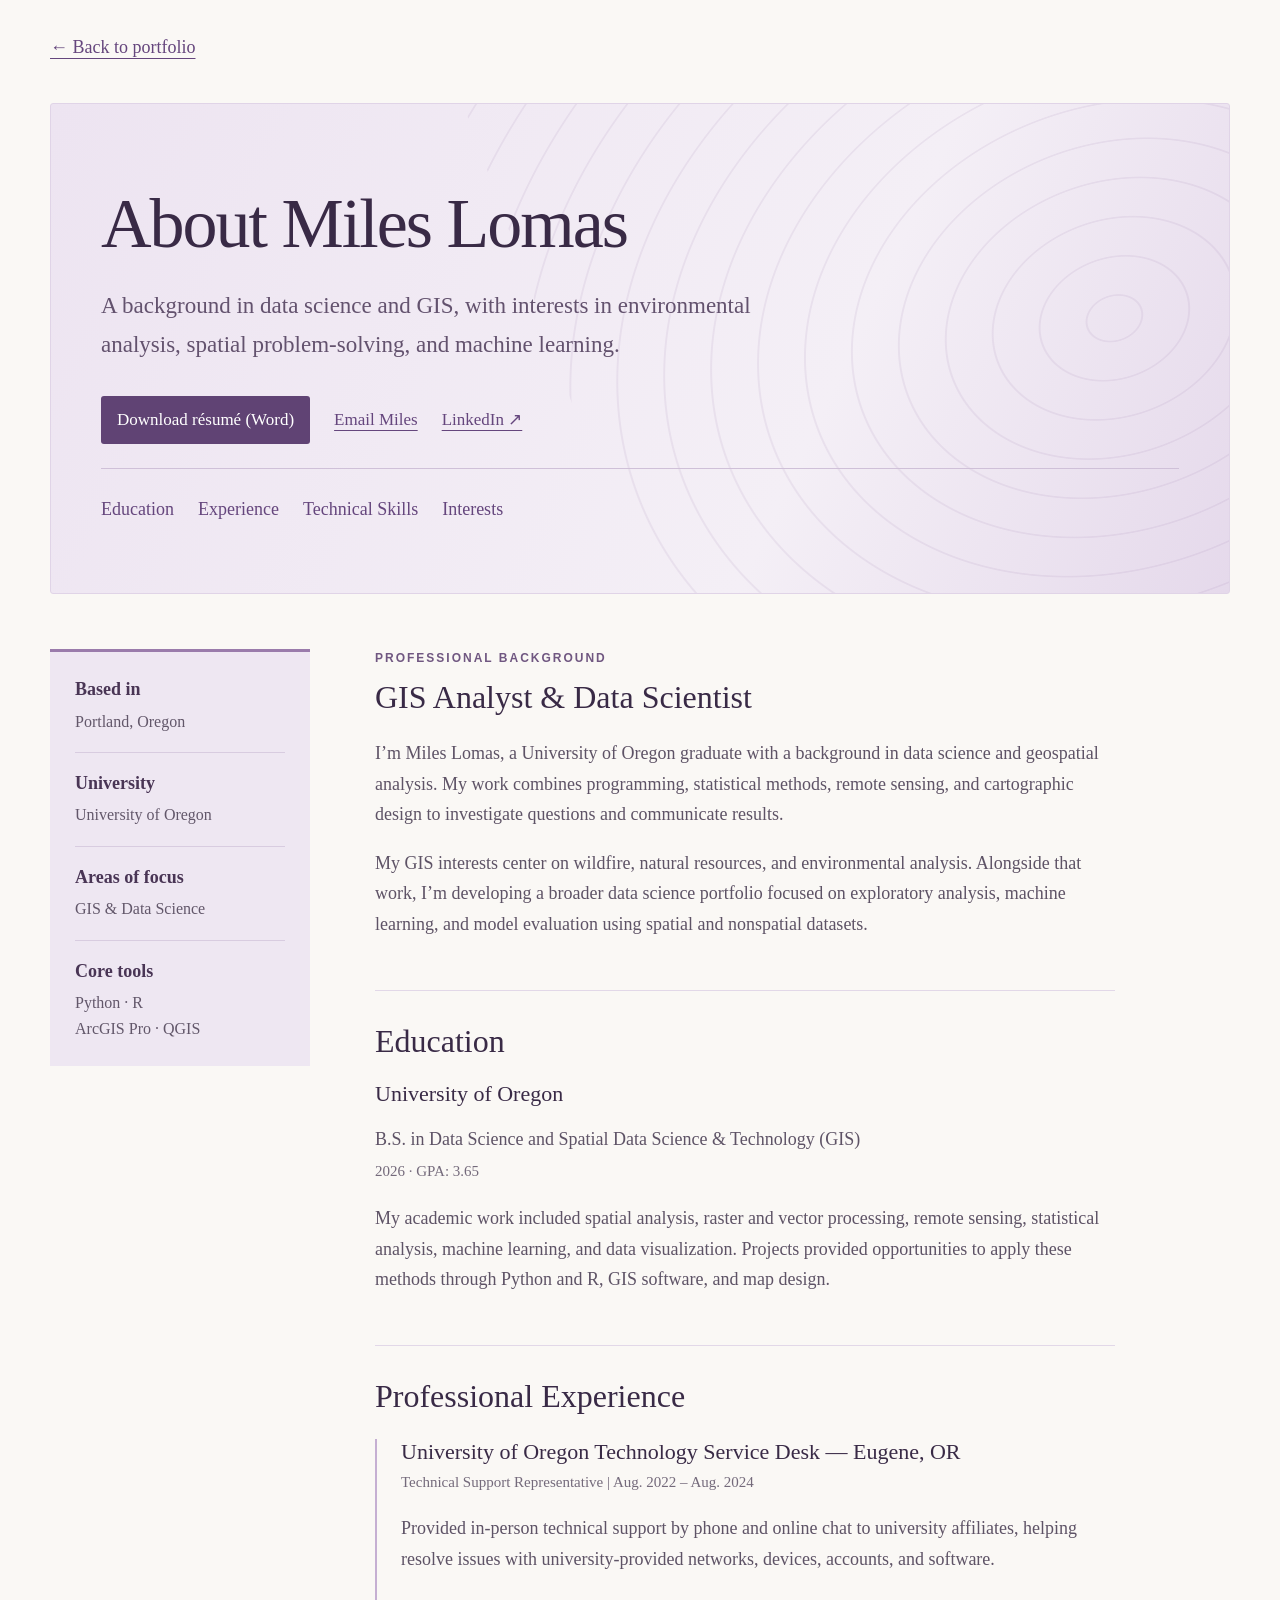
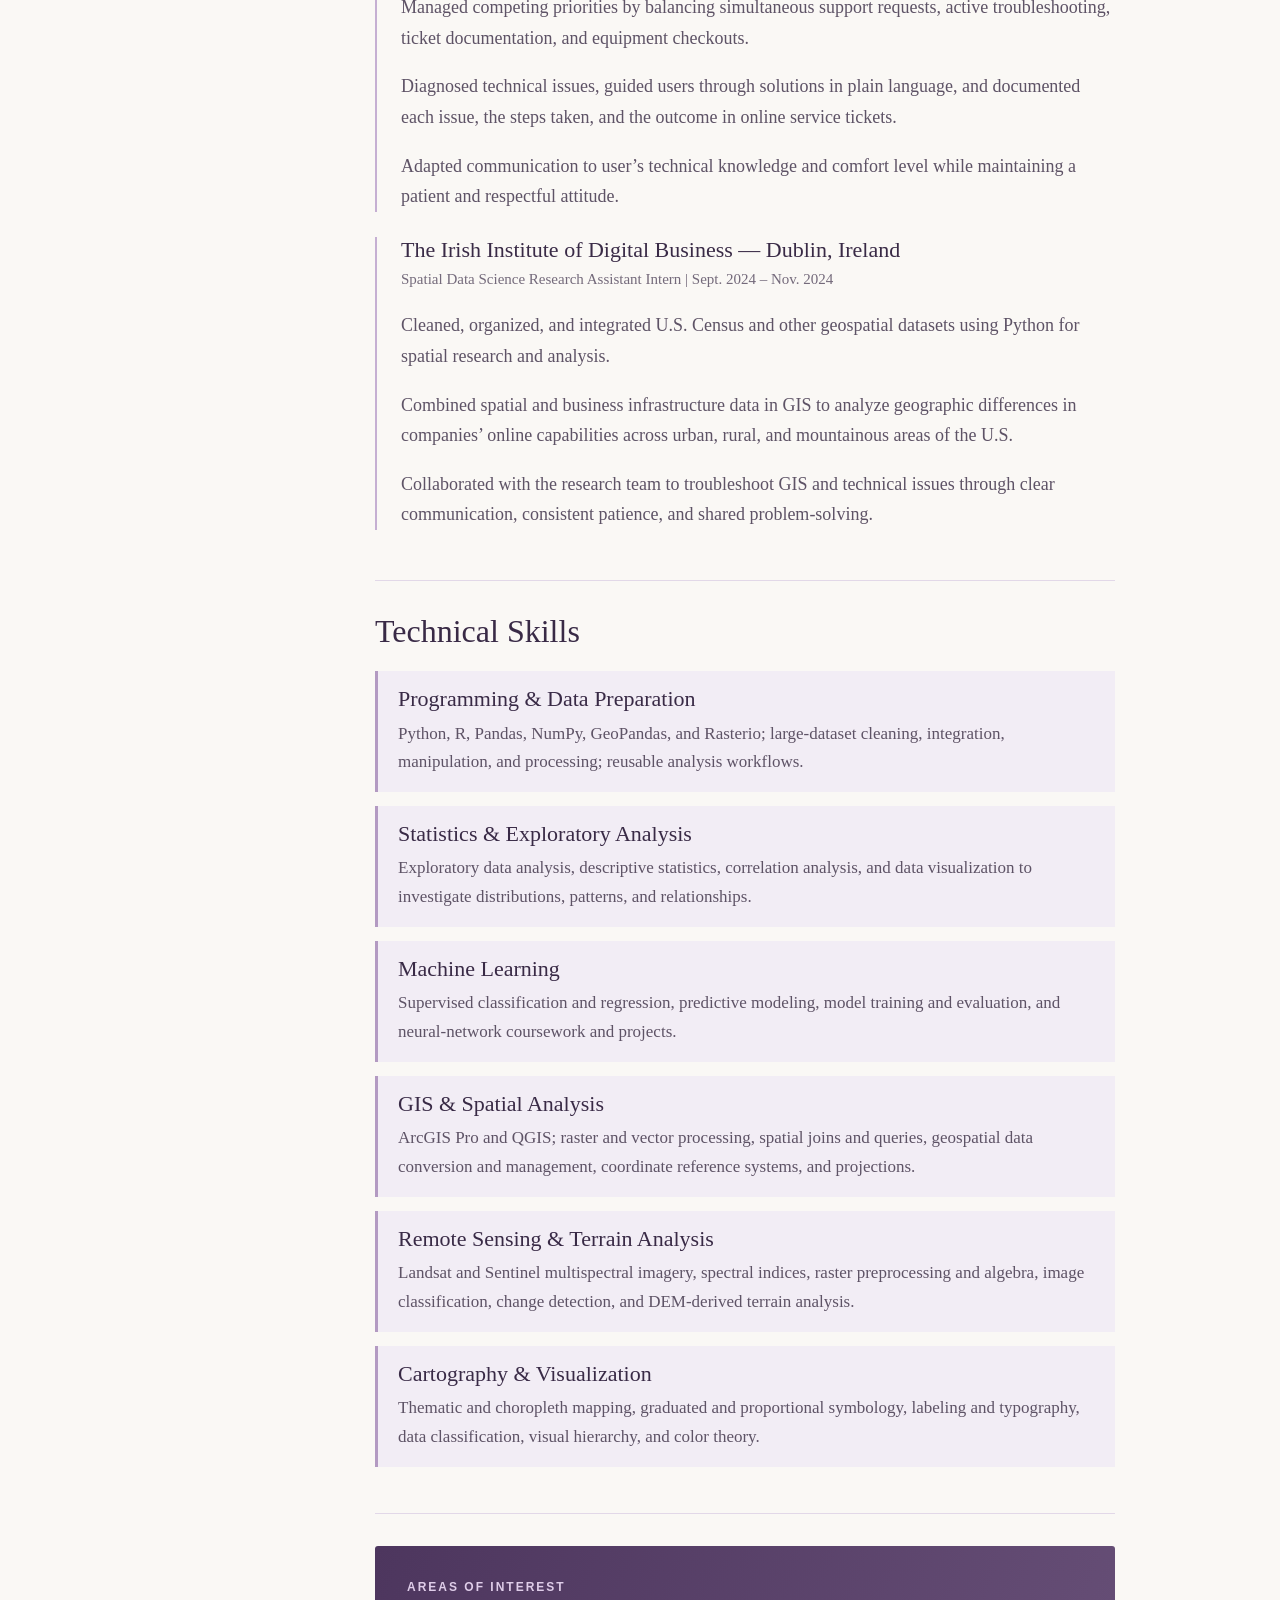
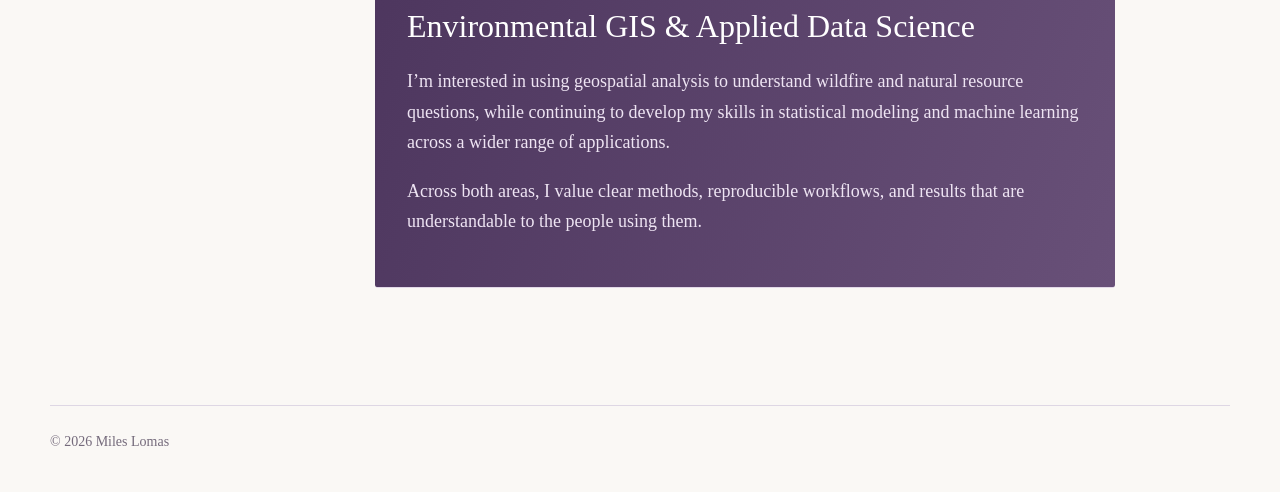
==== commit 5de93c38: "Add files via upload Update 11/11/2026" ====
--- a/about.html
+++ b/about.html
@@ -1,3 +1,20 @@
 <!doctype html><html lang="en"><head><meta charset="utf-8"><meta name="viewport" content="width=device-width, initial-scale=1"><meta name="description" content="About Miles Lomas: education, research experience, and interests in GIS and data science."><title>About | Miles Lomas</title><style>*{box-sizing:border-box}html{scroll-behavior:smooth}body{margin:0;background:#f8f6f9;color:#302c36;font:18px/1.7 Cambria,Georgia,serif}a{color:#65467d;text-underline-offset:5px}a:hover{color:#3e2455}a:focus-visible{outline:3px solid #9065ab;outline-offset:5px}.wrap{max-width:1120px;margin:auto;padding:0 30px}.hero{padding:85px 0 62px;max-width:850px}.eyebrow{text-transform:uppercase;font:12px/1.5 Arial,sans-serif;letter-spacing:2px;color:#705781;font-weight:bold}h1,h2,h3{font-weight:500;line-height:1.14;color:#392a46}h1{font-size:clamp(48px,7vw,80px);letter-spacing:-2px;margin:18px 0 22px}h2{font-size:38px;margin:12px 0 22px}h3{font-size:25px;margin:12px 0}.intro{font-size:23px;max-width:740px;color:#62576a}.button{display:inline-block;text-decoration:none;background:#604374;color:white;border:1px solid #604374;border-radius:4px;padding:11px 21px;font-size:16px}.button:hover{background:#432c55;color:white}.secondary{background:transparent;color:#604374}.secondary:hover{background:#eee8f2;color:#392a46}.actions{display:flex;flex-wrap:wrap;gap:12px;margin-top:25px}.section{padding:55px 0;border-top:1px solid #ded7e4}.sectionhead{display:flex;justify-content:space-between;align-items:baseline;gap:24px}.muted,figcaption{color:#746a7b;font-size:15px}.feature{display:grid;grid-template-columns:1.25fr 1fr;background:#fff;border:1px solid #e0d8e6;border-radius:8px;overflow:hidden}.featurevisual{background:#e9e1eb;padding:24px;display:flex;align-items:center;justify-content:center}.featurevisual img{width:100%;max-height:570px;object-fit:contain;display:block;box-shadow:0 12px 30px #30233624;transition:transform .25s}.featurevisual:hover img{transform:scale(1.015)}.featuretext{padding:40px;align-self:center}.tags{display:flex;flex-wrap:wrap;gap:8px;margin:22px 0}.tags span{font:12px/1.5 Arial,sans-serif;padding:6px 10px;background:#f1edf4;color:#654e76;border-radius:3px}.grid{display:grid;grid-template-columns:repeat(3,1fr);gap:32px}.grid p{font-size:17px;color:#62576a}.about{display:grid;grid-template-columns:1fr 1.6fr;gap:60px}.about p{margin-top:0}.note{border-left:3px solid #9b82af;padding:10px 20px;background:#eee8f2;font-size:16px}.wide-map{margin:28px 0}.wide-map img{display:block;width:100%;height:auto}.back{display:inline-block;margin-top:32px}.pagehero{padding:55px 0 30px;max-width:850px}.pagehero h1{font-size:clamp(40px,6vw,62px)}footer{border-top:1px solid #ded7e4;margin-top:30px;padding:24px 0 38px;display:flex;justify-content:space-between;gap:20px;font-size:14px;color:#746a7b}.skip{position:absolute;left:20px;top:-80px;background:white;padding:12px;z-index:3}.skip:focus{top:10px}@media(max-width:720px){.wrap{padding:0 20px}.hero{padding:55px 0 40px}.feature,.about,.grid{grid-template-columns:1fr}.featuretext{padding:25px}.featurevisual{padding:18px}.featurevisual img{max-height:520px}.section{padding:36px 0}.sectionhead{display:block}.about{gap:16px}h2{font-size:32px}footer{flex-direction:column;gap:4px}.intro{font-size:21px}}@media(prefers-reduced-motion:reduce){html{scroll-behavior:auto}.featurevisual img{transition:none}}
 body{background:#faf8f5}.wrap{max-width:1240px}.hero{max-width:none;display:grid;grid-template-columns:1.3fr 1fr;gap:65px;align-items:center;padding:65px 0}.hero h1{font-size:clamp(48px,6vw,76px)}.hero .intro{font-size:26px;line-height:1.4}.hero-copy>p:not(.intro){max-width:560px}.hero-aside{border-left:1px solid #d5cbdc;padding-left:32px;color:#62576a}.hero-aside p{font-size:17px}.hero-aside strong{display:block;font-size:23px;font-weight:400;color:#493555}.indexline{display:flex;gap:20px;flex-wrap:wrap;font:11px/1.6 Arial,sans-serif;letter-spacing:1.2px;text-transform:uppercase;color:#74617e;padding:16px 0;border-top:1px solid #ded7e4}.feature{grid-template-columns:1.4fr 1fr;border-radius:2px;box-shadow:0 15px 45px #37223c08}.featurevisual{position:relative;background:#e8e0eb;padding:28px;border:0;cursor:zoom-in;width:100%;font:inherit}.featurevisual img{max-height:680px}.expand{position:absolute;bottom:40px;right:40px;background:#fff;color:#4d355f;padding:8px 13px;font:12px/1.5 Arial,sans-serif;box-shadow:0 2px 15px #0002}.featuretext h2{font-size:clamp(34px,4vw,49px)}.details{display:grid;grid-template-columns:90px 1fr;font-size:15px;margin:24px 0;border-top:1px solid #e5deea}.details dt,.details dd{padding:9px 0;margin:0;border-bottom:1px solid #e5deea}.details dt{color:#766783}.output-grid{display:grid;grid-template-columns:1fr 1fr;gap:20px;margin-top:24px}.output{background:#fff;border:1px solid #e0d8e6;padding:28px}.output h3{margin:8px 0 12px}.output p{font-size:17px;color:#62576a}.output-number{font:12px Arial,sans-serif;color:#8d729e}.grid article{padding-top:20px;border-top:2px solid #ad96bb}.section{padding:48px 0}.viewer{border:0;padding:0;width:min(96vw,1400px);max-width:none;max-height:94vh;background:#211b28;color:white}.viewer::backdrop{background:#160d20dc}.viewerbar{position:sticky;top:0;display:flex;justify-content:space-between;align-items:center;padding:12px 18px;background:#211b28;z-index:1}.viewerbar button{background:white;border:0;padding:9px 15px;color:#392a46;font:16px Cambria;cursor:pointer}.viewer img{display:block;width:100%;height:auto}.viewerbar span{font-size:16px}.maphint{font-size:14px;color:#746a7b}.button{border-radius:2px}.sectionhead h2{margin-top:6px}@media(max-width:720px){.hero{grid-template-columns:1fr;gap:22px;padding:40px 0}.hero-aside{padding-left:18px}.hero-aside p{margin:5px 0}.hero .intro{font-size:23px}.feature{grid-template-columns:1fr}.output-grid{grid-template-columns:1fr}.expand{bottom:28px;right:28px}.featuretext h2{font-size:36px}}@media(max-width:480px){.hero h1{font-size:52px}}section[id]{scroll-margin-top:24px}
-.about-banner{position:relative;overflow:hidden;margin:40px 0 0;padding:65px 50px;background:linear-gradient(115deg,#ede4f1,#f4eff6 65%,#e5d9eb);border:1px solid #e0d4e7;border-radius:3px;isolation:isolate}.about-banner:after{content:"";position:absolute;z-index:-1;inset:-180px -250px -180px 45%;background:repeating-radial-gradient(ellipse at 60% 50%,transparent 0 27px,#9270a51c 28px 29px,transparent 30px 48px);transform:rotate(-20deg)}.about-banner h1{font-size:clamp(46px,6vw,70px);margin:15px 0}.about-banner p{max-width:650px;font-size:23px;color:#63526e}.about-layout{display:grid;grid-template-columns:260px 1fr;gap:65px;padding:55px 0}.profile-facts{align-self:start;padding:25px;background:#eee7f2;border-top:3px solid #9a7bab}.profile-facts dl{margin:0}.profile-facts dt{font:600 18px/1.4 Cambria,Georgia,serif;color:#493555;margin-top:22px}.profile-facts dt:first-child{margin-top:0}.profile-facts dd{margin:6px 0 0;font-size:16px;line-height:1.6;color:#62576a}.about-content{max-width:740px}.about-content section{padding-bottom:32px;margin-bottom:32px;border-bottom:1px solid #e2d8e8}.about-content h2{font-size:32px}.about-content h3{font-size:22px}.about-content p{color:#5e5366}.experience{border-left:2px solid #c5afd2;padding-left:24px;margin-top:25px}.experience h3{margin-bottom:5px}.experience .muted{font-size:15px}.interest-banner{position:relative;background:linear-gradient(110deg,#4d365e,#685078);padding:32px;color:#f4eef8;border-radius:3px}.interest-banner h2{color:#fff}.interest-banner p{color:#eee4f3}.interest-banner .eyebrow{color:#dfcde9}@media(max-width:720px){.about-banner{padding:35px 24px;margin-top:25px}.about-banner p{font-size:21px}.about-layout{grid-template-columns:1fr;gap:32px;padding-top:30px}.profile-facts dl{display:grid;grid-template-columns:1fr 1fr;gap:15px}.profile-facts dt{margin-top:0}.profile-facts dl div{min-width:0}.interest-banner{padding:25px}}.skill-block{padding:15px 20px;margin:14px 0;background:#f2edf5;border-left:3px solid #b39ac2}.skill-block h3{margin:0 0 8px}.skill-block p{margin:0;font-size:17px}.contact-strip{padding:25px 0;border-top:1px solid #ded7e4;display:flex;gap:22px;flex-wrap:wrap}@media(max-width:480px){}.about-nav{display:flex;flex-wrap:wrap;gap:10px 24px;margin-top:24px;padding-top:22px;border-top:1px solid #cfc0d8}.about-nav a{display:inline-block;font:18px/1.5 Cambria,Georgia,serif;text-decoration:none;padding:5px 0}.about-nav a:hover{text-decoration:underline}.about-banner .contact-strip{padding:8px 0 0;border:0;gap:12px 24px;align-items:center}.contact-strip a{font-size:17px}.contact-strip a[download]{display:inline-block;background:#604374;color:white;text-decoration:none;padding:10px 16px;border-radius:3px}.contact-strip a[download]:hover{background:#432c55}.profile-facts dl div+div{border-top:1px solid #d8cce0;margin-top:18px;padding-top:18px}.profile-facts dl div+div dt{margin-top:0}@media(max-width:720px){.profile-facts dl{gap:22px}.profile-facts dl div+div{border:0;margin:0;padding:0}.about-nav{gap:10px 22px}}</style></head><body><a class="skip" href="#main">Skip to content</a><div class="wrap"><main id="main"><a class="back" href="index.html">← Back to portfolio</a><header class="about-banner"><h1>About Miles Lomas</h1><p>A background in data science and GIS, with interests in environmental analysis, spatial problem-solving, and machine learning.</p><div class="contact-strip"><a href="assets/Miles-Lomas-Resume.docx" download="Miles-Lomas-Resume.docx">Download résumé (Word)</a><a href="mailto:mileslomas.gis@gmail.com">Email Miles</a><a href="https://www.linkedin.com/in/miles-lomas">LinkedIn ↗</a></div><div class="about-nav" aria-label="Page sections"><a href="#education">Education</a><a href="#experience">Experience</a><a href="#technical-skills">Technical Skills</a><a href="#interests">Interests</a></div></header><div class="about-layout"><aside class="profile-facts" aria-label="Profile at a glance"><dl><div><dt>Based in</dt><dd>Portland, Oregon</dd></div><div><dt>University</dt><dd>University of Oregon</dd></div><div><dt>Areas of focus</dt><dd>GIS & Data Science</dd></div><div><dt>Core tools</dt><dd>Python · R<br>ArcGIS Pro · QGIS</dd></div></dl></aside><div class="about-content"><section aria-labelledby="background"><div class="eyebrow">Professional background</div><h2 id="background">GIS Analyst & Data Scientist</h2><p>I’m Miles Lomas, a University of Oregon graduate with a background in data science and geospatial analysis. My work combines programming, statistical methods, remote sensing, and cartographic design to investigate questions and communicate results.</p><p>My GIS interests center on wildfire, natural resources, and environmental analysis. Alongside that work, I’m developing a broader data science portfolio focused on exploratory analysis, machine learning, and model evaluation using spatial and nonspatial datasets.</p></section><section id="education" aria-labelledby="education-heading"><h2 id="education-heading">Education</h2><h3>University of Oregon</h3><p>B.S. in Data Science and Spatial Data Science & Technology (GIS)<br><span class="muted">2026 · GPA: 3.65</span></p><p>My academic work included spatial analysis, raster and vector processing, remote sensing, statistical analysis, machine learning, and data visualization. Projects provided opportunities to apply these methods through Python and R, GIS software, and map design.</p></section><section id="experience" aria-labelledby="experience-heading"><h2 id="experience-heading">Professional Experience</h2><article class="experience"><h3>Spatial Data Science Research Assistant Intern</h3><div class="muted">The Irish Institute of Digital Business · Dublin, Ireland<br>September 2024 – November 2024</div><p>Cleaned, organized, and integrated U.S. Census and other geospatial datasets using Python for spatial research and analysis.</p><p>Combined spatial and business infrastructure data in GIS to analyze geographic differences in companies’ online capabilities across urban, rural, and mountainous areas of the United States.</p></article><article class="experience"><h3>Technical Support Representative</h3><div class="muted">University of Oregon Technology Service Desk · Eugene, Oregon<br>August 2022 – August 2024</div><p>Provided technical support for university networks, applications, software, accounts, and hardware, diagnosing and resolving issues for students, faculty, staff, and alumni.</p><p>Documented technical issues and resolutions while managing account access, identity verification, password resets, and equipment checkouts in accordance with university security procedures.</p></article></section><section id="technical-skills" aria-labelledby="technical-skills-heading"><h2 id="technical-skills-heading">Technical Skills</h2><div class="skill-block"><h3>Programming & Data Preparation</h3><p>Python, R, Pandas, NumPy, GeoPandas, and Rasterio; large-dataset cleaning, integration, manipulation, and processing; reusable analysis workflows.</p></div><div class="skill-block"><h3>Statistics & Exploratory Analysis</h3><p>Exploratory data analysis, descriptive statistics, correlation analysis, and data visualization to investigate distributions, patterns, and relationships.</p></div><div class="skill-block"><h3>Machine Learning</h3><p>Supervised classification and regression, predictive modeling, model training and evaluation, and neural-network coursework and projects.</p></div><div class="skill-block"><h3>GIS & Spatial Analysis</h3><p>ArcGIS Pro and QGIS; raster and vector processing, spatial joins and queries, geospatial data conversion and management, coordinate reference systems, and projections.</p></div><div class="skill-block"><h3>Remote Sensing & Terrain Analysis</h3><p>Landsat and Sentinel multispectral imagery, spectral indices, raster preprocessing and algebra, image classification, change detection, and DEM-derived terrain analysis.</p></div><div class="skill-block"><h3>Cartography & Visualization</h3><p>Thematic and choropleth mapping, graduated and proportional symbology, labeling and typography, data classification, visual hierarchy, and color theory.</p></div></section><section id="interests" class="interest-banner" aria-labelledby="interests-heading"><div class="eyebrow">Areas of interest</div><h2 id="interests-heading">Environmental GIS & Applied Data Science</h2><p>I’m interested in using geospatial analysis to understand wildfire and natural resource questions, while continuing to develop my skills in statistical modeling and machine learning across a wider range of applications.</p><p>Across both areas, I value clear methods, reproducible workflows, and results that are understandable to the people using them.</p></section></div></div></main><footer><span>© 2026 Miles Lomas</span></footer></div></body></html>+.about-banner{position:relative;overflow:hidden;margin:40px 0 0;padding:65px 50px;background:linear-gradient(115deg,#ede4f1,#f4eff6 65%,#e5d9eb);border:1px solid #e0d4e7;border-radius:3px;isolation:isolate}.about-banner:after{content:"";position:absolute;z-index:-1;inset:-180px -250px -180px 45%;background:repeating-radial-gradient(ellipse at 60% 50%,transparent 0 27px,#9270a51c 28px 29px,transparent 30px 48px);transform:rotate(-20deg)}.about-banner h1{font-size:clamp(46px,6vw,70px);margin:15px 0}.about-banner p{max-width:650px;font-size:23px;color:#63526e}.about-layout{display:grid;grid-template-columns:260px 1fr;gap:65px;padding:55px 0}.profile-facts{align-self:start;padding:25px;background:#eee7f2;border-top:3px solid #9a7bab}.profile-facts dl{margin:0}.profile-facts dt{font:600 18px/1.4 Cambria,Georgia,serif;color:#493555;margin-top:22px}.profile-facts dt:first-child{margin-top:0}.profile-facts dd{margin:6px 0 0;font-size:16px;line-height:1.6;color:#62576a}.about-content{max-width:740px}.about-content section{padding-bottom:32px;margin-bottom:32px;border-bottom:1px solid #e2d8e8}.about-content h2{font-size:32px}.about-content h3{font-size:22px}.about-content p{color:#5e5366}.experience{border-left:2px solid #c5afd2;padding-left:24px;margin-top:25px}.experience h3{margin-bottom:5px}.experience .muted{font-size:15px}.interest-banner{position:relative;background:linear-gradient(110deg,#4d365e,#685078);padding:32px;color:#f4eef8;border-radius:3px}.interest-banner h2{color:#fff}.interest-banner p{color:#eee4f3}.interest-banner .eyebrow{color:#dfcde9}@media(max-width:720px){.about-banner{padding:35px 24px;margin-top:25px}.about-banner p{font-size:21px}.about-layout{grid-template-columns:1fr;gap:32px;padding-top:30px}.profile-facts dl{display:grid;grid-template-columns:1fr 1fr;gap:15px}.profile-facts dt{margin-top:0}.profile-facts dl div{min-width:0}.interest-banner{padding:25px}}.skill-block{padding:15px 20px;margin:14px 0;background:#f2edf5;border-left:3px solid #b39ac2}.skill-block h3{margin:0 0 8px}.skill-block p{margin:0;font-size:17px}.contact-strip{padding:25px 0;border-top:1px solid #ded7e4;display:flex;gap:22px;flex-wrap:wrap}@media(max-width:480px){}.about-nav{display:flex;flex-wrap:wrap;gap:10px 24px;margin-top:24px;padding-top:22px;border-top:1px solid #cfc0d8}.about-nav a{display:inline-block;font:18px/1.5 Cambria,Georgia,serif;text-decoration:none;padding:5px 0}.about-nav a:hover{text-decoration:underline}.about-banner .contact-strip{padding:8px 0 0;border:0;gap:12px 24px;align-items:center}.contact-strip a{font-size:17px}.contact-strip a[download]{display:inline-block;background:#604374;color:white;text-decoration:none;padding:10px 16px;border-radius:3px}.contact-strip a[download]:hover{background:#432c55}.profile-facts dl div+div{border-top:1px solid #d8cce0;margin-top:18px;padding-top:18px}.profile-facts dl div+div dt{margin-top:0}@media(max-width:720px){.profile-facts dl{gap:22px}.profile-facts dl div+div{border:0;margin:0;padding:0}.about-nav{gap:10px 22px}}</style></head><body><a class="skip" href="#main">Skip to content</a><div class="wrap"><main id="main"><a class="back" href="index.html">← Back to portfolio</a><header class="about-banner"><h1>About Miles Lomas</h1><p>A background in data science and GIS, with interests in environmental analysis, spatial problem-solving, and machine learning.</p><div class="contact-strip"><a href="assets/Miles-Lomas-Resume.docx" download="Miles-Lomas-Resume.docx">Download résumé (Word)</a><a href="mailto:mileslomas.gis@gmail.com">Email Miles</a><a href="https://www.linkedin.com/in/miles-lomas">LinkedIn ↗</a></div><div class="about-nav" aria-label="Page sections"><a href="#education">Education</a><a href="#experience">Experience</a><a href="#technical-skills">Technical Skills</a><a href="#interests">Interests</a></div></header><div class="about-layout"><aside class="profile-facts" aria-label="Profile at a glance"><dl><div><dt>Based in</dt><dd>Portland, Oregon</dd></div><div><dt>University</dt><dd>University of Oregon</dd></div><div><dt>Areas of focus</dt><dd>GIS & Data Science</dd></div><div><dt>Core tools</dt><dd>Python · R<br>ArcGIS Pro · QGIS</dd></div></dl></aside><div class="about-content"><section aria-labelledby="background"><div class="eyebrow">Professional background</div><h2 id="background">GIS Analyst & Data Scientist</h2><p>I’m Miles Lomas, a University of Oregon graduate with a background in data science and geospatial analysis. My work combines programming, statistical methods, remote sensing, and cartographic design to investigate questions and communicate results.</p><p>My GIS interests center on wildfire, natural resources, and environmental analysis. Alongside that work, I’m developing a broader data science portfolio focused on exploratory analysis, machine learning, and model evaluation using spatial and nonspatial datasets.</p></section><section id="education" aria-labelledby="education-heading"><h2 id="education-heading">Education</h2><h3>University of Oregon</h3><p>B.S. in Data Science and Spatial Data Science & Technology (GIS)<br><span class="muted">2026 · GPA: 3.65</span></p><p>My academic work included spatial analysis, raster and vector processing, remote sensing, statistical analysis, machine learning, and data visualization. Projects provided opportunities to apply these methods through Python and R, GIS software, and map design.</p></section><section id="experience" aria-labelledby="experience-heading">
+  <h2 id="experience-heading">Professional Experience</h2>
+  <article class="experience">
+    <h3>University of Oregon Technology Service Desk — Eugene, OR</h3>
+    <div class="muted">Technical Support Representative | Aug. 2022 – Aug. 2024</div>
+    <p>Provided in-person technical support by phone and online chat to university affiliates, helping resolve issues with university-provided networks, devices, accounts, and software.</p>
+    <p>Managed competing priorities by balancing simultaneous support requests, active troubleshooting, ticket documentation, and equipment checkouts.</p>
+    <p>Diagnosed technical issues, guided users through solutions in plain language, and documented each issue, the steps taken, and the outcome in online service tickets.</p>
+    <p>Adapted communication to user’s technical knowledge and comfort level while maintaining a patient and respectful attitude.</p>
+  </article>
+  <article class="experience">
+    <h3>The Irish Institute of Digital Business — Dublin, Ireland</h3>
+    <div class="muted">Spatial Data Science Research Assistant Intern | Sept. 2024 – Nov. 2024</div>
+    <p>Cleaned, organized, and integrated U.S. Census and other geospatial datasets using Python for spatial research and analysis.</p>
+    <p>Combined spatial and business infrastructure data in GIS to analyze geographic differences in companies’ online capabilities across urban, rural, and mountainous areas of the U.S.</p>
+    <p>Collaborated with the research team to troubleshoot GIS and technical issues through clear communication, consistent patience, and shared problem-solving.</p>
+  </article>
+</section><section id="technical-skills" aria-labelledby="technical-skills-heading"><h2 id="technical-skills-heading">Technical Skills</h2><div class="skill-block"><h3>Programming & Data Preparation</h3><p>Python, R, Pandas, NumPy, GeoPandas, and Rasterio; large-dataset cleaning, integration, manipulation, and processing; reusable analysis workflows.</p></div><div class="skill-block"><h3>Statistics & Exploratory Analysis</h3><p>Exploratory data analysis, descriptive statistics, correlation analysis, and data visualization to investigate distributions, patterns, and relationships.</p></div><div class="skill-block"><h3>Machine Learning</h3><p>Supervised classification and regression, predictive modeling, model training and evaluation, and neural-network coursework and projects.</p></div><div class="skill-block"><h3>GIS & Spatial Analysis</h3><p>ArcGIS Pro and QGIS; raster and vector processing, spatial joins and queries, geospatial data conversion and management, coordinate reference systems, and projections.</p></div><div class="skill-block"><h3>Remote Sensing & Terrain Analysis</h3><p>Landsat and Sentinel multispectral imagery, spectral indices, raster preprocessing and algebra, image classification, change detection, and DEM-derived terrain analysis.</p></div><div class="skill-block"><h3>Cartography & Visualization</h3><p>Thematic and choropleth mapping, graduated and proportional symbology, labeling and typography, data classification, visual hierarchy, and color theory.</p></div></section><section id="interests" class="interest-banner" aria-labelledby="interests-heading"><div class="eyebrow">Areas of interest</div><h2 id="interests-heading">Environmental GIS & Applied Data Science</h2><p>I’m interested in using geospatial analysis to understand wildfire and natural resource questions, while continuing to develop my skills in statistical modeling and machine learning across a wider range of applications.</p><p>Across both areas, I value clear methods, reproducible workflows, and results that are understandable to the people using them.</p></section></div></div></main><footer><span>© 2026 Miles Lomas</span></footer></div></body></html>
